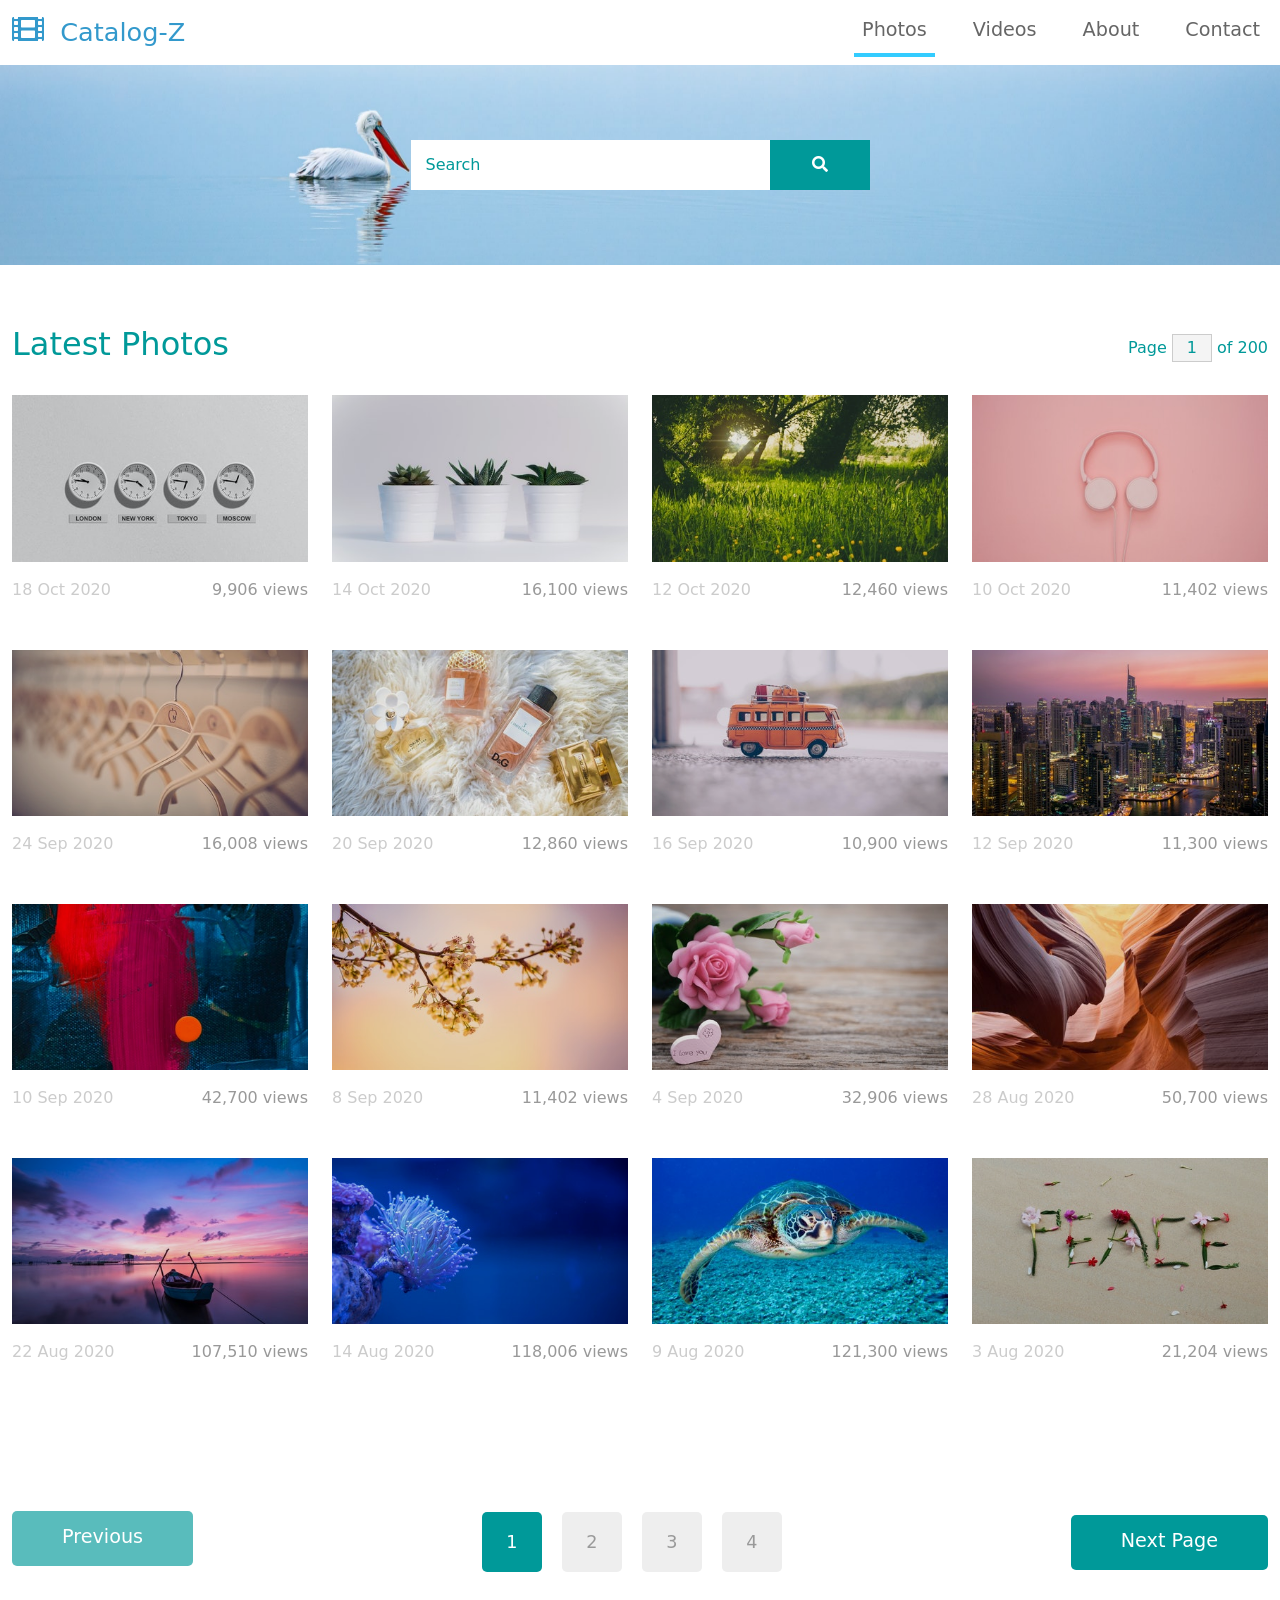
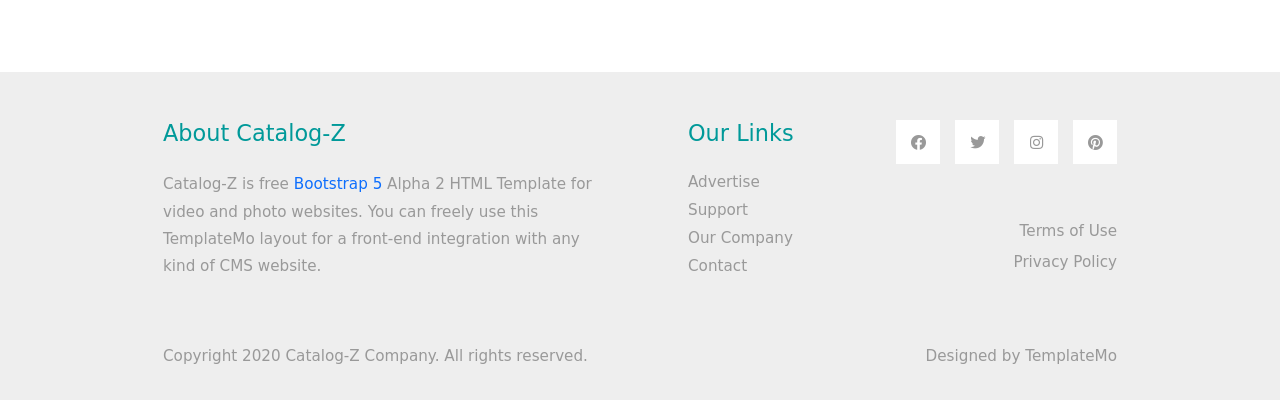
==== index.html @ fb6e0ca0 "Add files via upload" ====
<!DOCTYPE html>
<html lang="en">
<head>
    <meta charset="UTF-8">
    <meta name="viewport" content="width=device-width, initial-scale=1.0">
    <title>GOLF ANGOMART</title>
    <link rel="stylesheet" href="css/bootstrap.min.css">
    <link rel="stylesheet" href="fontawesome/css/all.min.css">
    <link rel="stylesheet" href="css/templatemo-style.css">
<!--
    
TemplateMo 556 Catalog-Z

https://templatemo.com/tm-556-catalog-z

-->
</head>
<body>
    <!-- Page Loader -->
    <div id="loader-wrapper">
        <div id="loader"></div>

        <div class="loader-section section-left"></div>
        <div class="loader-section section-right"></div>

    </div>
    <nav class="navbar navbar-expand-lg">
        <div class="container-fluid">
            <a class="navbar-brand" href="#">
                <i class="fas fa-film mr-2"></i>
                Catalog-Z
            </a>
            <button class="navbar-toggler" type="button" data-toggle="collapse" data-target="#navbarSupportedContent" aria-controls="navbarSupportedContent" aria-expanded="false" aria-label="Toggle navigation">
                <i class="fas fa-bars"></i>
            </button>
            <div class="collapse navbar-collapse" id="navbarSupportedContent">
            <ul class="navbar-nav ml-auto mb-2 mb-lg-0">
                <li class="nav-item">
                    <a class="nav-link nav-link-1 active" aria-current="page" href="index.html">Photos</a>
                </li>
                <li class="nav-item">
                    <a class="nav-link nav-link-2" href="videos.html">Videos</a>
                </li>
                <li class="nav-item">
                    <a class="nav-link nav-link-3" href="about.html">About</a>
                </li>
                <li class="nav-item">
                    <a class="nav-link nav-link-4" href="contact.html">Contact</a>
                </li>
            </ul>
            </div>
        </div>
    </nav>

    <div class="tm-hero d-flex justify-content-center align-items-center" data-parallax="scroll" data-image-src="img/hero.jpg">
        <form class="d-flex tm-search-form">
            <input class="form-control tm-search-input" type="search" placeholder="Search" aria-label="Search">
            <button class="btn btn-outline-success tm-search-btn" type="submit">
                <i class="fas fa-search"></i>
            </button>
        </form>
    </div>

    <div class="container-fluid tm-container-content tm-mt-60">
        <div class="row mb-4">
            <h2 class="col-6 tm-text-primary">
                Latest Photos
            </h2>
            <div class="col-6 d-flex justify-content-end align-items-center">
                <form action="" class="tm-text-primary">
                    Page <input type="text" value="1" size="1" class="tm-input-paging tm-text-primary"> of 200
                </form>
            </div>
        </div>
        <div class="row tm-mb-90 tm-gallery">
        	<div class="col-xl-3 col-lg-4 col-md-6 col-sm-6 col-12 mb-5">
                <figure class="effect-ming tm-video-item">
                    <img src="img/img-03.jpg" alt="Image" class="img-fluid">
                    <figcaption class="d-flex align-items-center justify-content-center">
                        <h2>Clocks</h2>
                        <a href="photo-detail.html">View more</a>
                    </figcaption>                    
                </figure>
                <div class="d-flex justify-content-between tm-text-gray">
                    <span class="tm-text-gray-light">18 Oct 2020</span>
                    <span>9,906 views</span>
                </div>
            </div>
            <div class="col-xl-3 col-lg-4 col-md-6 col-sm-6 col-12 mb-5">
                <figure class="effect-ming tm-video-item">
                    <img src="img/img-04.jpg" alt="Image" class="img-fluid">
                    <figcaption class="d-flex align-items-center justify-content-center">
                        <h2>Plants</h2>
                        <a href="photo-detail.html">View more</a>
                    </figcaption>                    
                </figure>
                <div class="d-flex justify-content-between tm-text-gray">
                    <span class="tm-text-gray-light">14 Oct 2020</span>
                    <span>16,100 views</span>
                </div>
            </div>
            <div class="col-xl-3 col-lg-4 col-md-6 col-sm-6 col-12 mb-5">
                <figure class="effect-ming tm-video-item">
                    <img src="img/img-05.jpg" alt="Image" class="img-fluid">
                    <figcaption class="d-flex align-items-center justify-content-center">
                        <h2>Morning</h2>
                        <a href="photo-detail.html">View more</a>
                    </figcaption>                    
                </figure>
                <div class="d-flex justify-content-between tm-text-gray">
                    <span class="tm-text-gray-light">12 Oct 2020</span>
                    <span>12,460 views</span>
                </div>
            </div>
            <div class="col-xl-3 col-lg-4 col-md-6 col-sm-6 col-12 mb-5">
                <figure class="effect-ming tm-video-item">
                    <img src="img/img-06.jpg" alt="Image" class="img-fluid">
                    <figcaption class="d-flex align-items-center justify-content-center">
                        <h2>Pinky</h2>
                        <a href="photo-detail.html">View more</a>
                    </figcaption>                    
                </figure>
                <div class="d-flex justify-content-between tm-text-gray">
                    <span class="tm-text-gray-light">10 Oct 2020</span>
                    <span>11,402 views</span>
                </div>
            </div>
            
            <div class="col-xl-3 col-lg-4 col-md-6 col-sm-6 col-12 mb-5">
                <figure class="effect-ming tm-video-item">
                    <img src="img/img-01.jpg" alt="Image" class="img-fluid">
                    <figcaption class="d-flex align-items-center justify-content-center">
                        <h2>Hangers</h2>
                        <a href="photo-detail.html">View more</a>
                    </figcaption>                    
                </figure>
                <div class="d-flex justify-content-between tm-text-gray">
                    <span class="tm-text-gray-light">24 Sep 2020</span>
                    <span>16,008 views</span>
                </div>
            </div>
            <div class="col-xl-3 col-lg-4 col-md-6 col-sm-6 col-12 mb-5">
                <figure class="effect-ming tm-video-item">
                    <img src="img/img-02.jpg" alt="Image" class="img-fluid">
                    <figcaption class="d-flex align-items-center justify-content-center">
                        <h2>Perfumes</h2>
                        <a href="photo-detail.html">View more</a>
                    </figcaption>                    
                </figure>
                <div class="d-flex justify-content-between tm-text-gray">
                    <span class="tm-text-gray-light">20 Sep 2020</span>
                    <span>12,860 views</span>
                </div>
            </div>
            <div class="col-xl-3 col-lg-4 col-md-6 col-sm-6 col-12 mb-5">
                <figure class="effect-ming tm-video-item">
                    <img src="img/img-07.jpg" alt="Image" class="img-fluid">
                    <figcaption class="d-flex align-items-center justify-content-center">
                        <h2>Bus</h2>
                        <a href="photo-detail.html">View more</a>
                    </figcaption>                    
                </figure>
                <div class="d-flex justify-content-between tm-text-gray">
                    <span class="tm-text-gray-light">16 Sep 2020</span>
                    <span>10,900 views</span>
                </div>
            </div>
            <div class="col-xl-3 col-lg-4 col-md-6 col-sm-6 col-12 mb-5">
                <figure class="effect-ming tm-video-item">
                    <img src="img/img-08.jpg" alt="Image" class="img-fluid">
                    <figcaption class="d-flex align-items-center justify-content-center">
                        <h2>New York</h2>
                        <a href="photo-detail.html">View more</a>
                    </figcaption>                    
                </figure>
                <div class="d-flex justify-content-between tm-text-gray">
                    <span class="tm-text-gray-light">12 Sep 2020</span>
                    <span>11,300 views</span>
                </div>
            </div>
            <div class="col-xl-3 col-lg-4 col-md-6 col-sm-6 col-12 mb-5">
                <figure class="effect-ming tm-video-item">
                    <img src="img/img-09.jpg" alt="Image" class="img-fluid">
                    <figcaption class="d-flex align-items-center justify-content-center">
                        <h2>Abstract</h2>
                        <a href="photo-detail.html">View more</a>
                    </figcaption>                    
                </figure>
                <div class="d-flex justify-content-between tm-text-gray">
                    <span class="tm-text-gray-light">10 Sep 2020</span>
                    <span>42,700 views</span>
                </div>
            </div>
            <div class="col-xl-3 col-lg-4 col-md-6 col-sm-6 col-12 mb-5">
                <figure class="effect-ming tm-video-item">
                    <img src="img/img-10.jpg" alt="Image" class="img-fluid">
                    <figcaption class="d-flex align-items-center justify-content-center">
                        <h2>Flowers</h2>
                        <a href="photo-detail.html">View more</a>
                    </figcaption>                    
                </figure>
                <div class="d-flex justify-content-between tm-text-gray">
                    <span class="tm-text-gray-light">8 Sep 2020</span>
                    <span>11,402 views</span>
                </div>
            </div>
            <div class="col-xl-3 col-lg-4 col-md-6 col-sm-6 col-12 mb-5">
                <figure class="effect-ming tm-video-item">
                    <img src="img/img-11.jpg" alt="Image" class="img-fluid">
                    <figcaption class="d-flex align-items-center justify-content-center">
                        <h2>Rosy</h2>
                        <a href="photo-detail.html">View more</a>
                    </figcaption>                    
                </figure>
                <div class="d-flex justify-content-between tm-text-gray">
                    <span class="tm-text-gray-light">4 Sep 2020</span>
                    <span>32,906 views</span>
                </div>
            </div>
            <div class="col-xl-3 col-lg-4 col-md-6 col-sm-6 col-12 mb-5">
                <figure class="effect-ming tm-video-item">
                    <img src="img/img-12.jpg" alt="Image" class="img-fluid">
                    <figcaption class="d-flex align-items-center justify-content-center">
                        <h2>Rocki</h2>
                        <a href="photo-detail.html">View more</a>
                    </figcaption>                    
                </figure>
                <div class="d-flex justify-content-between tm-text-gray">
                    <span class="tm-text-gray-light">28 Aug 2020</span>
                    <span>50,700 views</span>
                </div>
            </div>
            <div class="col-xl-3 col-lg-4 col-md-6 col-sm-6 col-12 mb-5">
                <figure class="effect-ming tm-video-item">
                    <img src="img/img-13.jpg" alt="Image" class="img-fluid">
                    <figcaption class="d-flex align-items-center justify-content-center">
                        <h2>Purple</h2>
                        <a href="photo-detail.html">View more</a>
                    </figcaption>                    
                </figure>
                <div class="d-flex justify-content-between tm-text-gray">
                    <span class="tm-text-gray-light">22 Aug 2020</span>
                    <span>107,510 views</span>
                </div>
            </div>
            <div class="col-xl-3 col-lg-4 col-md-6 col-sm-6 col-12 mb-5">
                <figure class="effect-ming tm-video-item">
                    <img src="img/img-14.jpg" alt="Image" class="img-fluid">
                    <figcaption class="d-flex align-items-center justify-content-center">
                        <h2>Sea</h2>
                        <a href="photo-detail.html">View more</a>
                    </figcaption>                    
                </figure>
                <div class="d-flex justify-content-between tm-text-gray">
                    <span class="tm-text-gray-light">14 Aug 2020</span>
                    <span>118,006 views</span>
                </div>
            </div>
            <div class="col-xl-3 col-lg-4 col-md-6 col-sm-6 col-12 mb-5">
                <figure class="effect-ming tm-video-item">
                    <img src="img/img-15.jpg" alt="Image" class="img-fluid">
                    <figcaption class="d-flex align-items-center justify-content-center">
                        <h2>Turtle</h2>
                        <a href="photo-detail.html">View more</a>
                    </figcaption>                    
                </figure>
                <div class="d-flex justify-content-between tm-text-gray">
                    <span class="tm-text-gray-light">9 Aug 2020</span>
                    <span>121,300 views</span>
                </div>
            </div>
            <div class="col-xl-3 col-lg-4 col-md-6 col-sm-6 col-12 mb-5">
                <figure class="effect-ming tm-video-item">
                    <img src="img/img-16.jpg" alt="Image" class="img-fluid">
                    <figcaption class="d-flex align-items-center justify-content-center">
                        <h2>Peace</h2>
                        <a href="photo-detail.html">View more</a>
                    </figcaption>                    
                </figure>
                <div class="d-flex justify-content-between tm-text-gray">
                    <span class="tm-text-gray-light">3 Aug 2020</span>
                    <span>21,204 views</span>
                </div>
            </div>         
        </div> <!-- row -->
        <div class="row tm-mb-90">
            <div class="col-12 d-flex justify-content-between align-items-center tm-paging-col">
                <a href="javascript:void(0);" class="btn btn-primary tm-btn-prev mb-2 disabled">Previous</a>
                <div class="tm-paging d-flex">
                    <a href="javascript:void(0);" class="active tm-paging-link">1</a>
                    <a href="javascript:void(0);" class="tm-paging-link">2</a>
                    <a href="javascript:void(0);" class="tm-paging-link">3</a>
                    <a href="javascript:void(0);" class="tm-paging-link">4</a>
                </div>
                <a href="javascript:void(0);" class="btn btn-primary tm-btn-next">Next Page</a>
            </div>            
        </div>
    </div> <!-- container-fluid, tm-container-content -->

    <footer class="tm-bg-gray pt-5 pb-3 tm-text-gray tm-footer">
        <div class="container-fluid tm-container-small">
            <div class="row">
                <div class="col-lg-6 col-md-12 col-12 px-5 mb-5">
                    <h3 class="tm-text-primary mb-4 tm-footer-title">About Catalog-Z</h3>
                    <p>Catalog-Z is free <a rel="sponsored" href="https://v5.getbootstrap.com/">Bootstrap 5</a> Alpha 2 HTML Template for video and photo websites. You can freely use this TemplateMo layout for a front-end integration with any kind of CMS website.</p>
                </div>
                <div class="col-lg-3 col-md-6 col-sm-6 col-12 px-5 mb-5">
                    <h3 class="tm-text-primary mb-4 tm-footer-title">Our Links</h3>
                    <ul class="tm-footer-links pl-0">
                        <li><a href="#">Advertise</a></li>
                        <li><a href="#">Support</a></li>
                        <li><a href="#">Our Company</a></li>
                        <li><a href="#">Contact</a></li>
                    </ul>
                </div>
                <div class="col-lg-3 col-md-6 col-sm-6 col-12 px-5 mb-5">
                    <ul class="tm-social-links d-flex justify-content-end pl-0 mb-5">
                        <li class="mb-2"><a href="https://facebook.com"><i class="fab fa-facebook"></i></a></li>
                        <li class="mb-2"><a href="https://twitter.com"><i class="fab fa-twitter"></i></a></li>
                        <li class="mb-2"><a href="https://instagram.com"><i class="fab fa-instagram"></i></a></li>
                        <li class="mb-2"><a href="https://pinterest.com"><i class="fab fa-pinterest"></i></a></li>
                    </ul>
                    <a href="#" class="tm-text-gray text-right d-block mb-2">Terms of Use</a>
                    <a href="#" class="tm-text-gray text-right d-block">Privacy Policy</a>
                </div>
            </div>
            <div class="row">
                <div class="col-lg-8 col-md-7 col-12 px-5 mb-3">
                    Copyright 2020 Catalog-Z Company. All rights reserved.
                </div>
                <div class="col-lg-4 col-md-5 col-12 px-5 text-right">
                    Designed by <a href="https://templatemo.com" class="tm-text-gray" rel="sponsored" target="_parent">TemplateMo</a>
                </div>
            </div>
        </div>
    </footer>
    
    <script src="js/plugins.js"></script>
    <script>
        $(window).on("load", function() {
            $('body').addClass('loaded');
        });
    </script>
</body>
</html>
---- css/templatemo-style.css ----
/*
    
TemplateMo 556 Catalog-Z

https://templatemo.com/tm-556-catalog-z

*/

#loader-wrapper {
    position: fixed;
    top: 0;
    left: 0;
    width: 100%;
    height: 100%;
    z-index: 1001;
}
#loader {
    display: block;
    position: relative;
    left: 50%;
    top: 50%;
    width: 150px;
    height: 150px;
    margin: -75px 0 0 -75px;
    border-radius: 50%;
    border: 3px solid transparent;
    border-top-color: #3498db;

    -webkit-animation: spin 2s linear infinite; /* Chrome, Opera 15+, Safari 5+ */
    animation: spin 2s linear infinite; /* Chrome, Firefox 16+, IE 10+, Opera */

    z-index: 1002;
}

    #loader:before {
        content: "";
        position: absolute;
        top: 5px;
        left: 5px;
        right: 5px;
        bottom: 5px;
        border-radius: 50%;
        border: 3px solid transparent;
        border-top-color: #e74c3c;

        -webkit-animation: spin 3s linear infinite; /* Chrome, Opera 15+, Safari 5+ */
        animation: spin 3s linear infinite; /* Chrome, Firefox 16+, IE 10+, Opera */
    }

    #loader:after {
        content: "";
        position: absolute;
        top: 15px;
        left: 15px;
        right: 15px;
        bottom: 15px;
        border-radius: 50%;
        border: 3px solid transparent;
        border-top-color: #f9c922;

        -webkit-animation: spin 1.5s linear infinite; /* Chrome, Opera 15+, Safari 5+ */
          animation: spin 1.5s linear infinite; /* Chrome, Firefox 16+, IE 10+, Opera */
    }

    @-webkit-keyframes spin {
        0%   { 
            -webkit-transform: rotate(0deg);  /* Chrome, Opera 15+, Safari 3.1+ */
            -ms-transform: rotate(0deg);  /* IE 9 */
            transform: rotate(0deg);  /* Firefox 16+, IE 10+, Opera */
        }
        100% {
            -webkit-transform: rotate(360deg);  /* Chrome, Opera 15+, Safari 3.1+ */
            -ms-transform: rotate(360deg);  /* IE 9 */
            transform: rotate(360deg);  /* Firefox 16+, IE 10+, Opera */
        }
    }
    @keyframes spin {
        0%   { 
            -webkit-transform: rotate(0deg);  /* Chrome, Opera 15+, Safari 3.1+ */
            -ms-transform: rotate(0deg);  /* IE 9 */
            transform: rotate(0deg);  /* Firefox 16+, IE 10+, Opera */
        }
        100% {
            -webkit-transform: rotate(360deg);  /* Chrome, Opera 15+, Safari 3.1+ */
            -ms-transform: rotate(360deg);  /* IE 9 */
            transform: rotate(360deg);  /* Firefox 16+, IE 10+, Opera */
        }
    }

    #loader-wrapper .loader-section {
        position: fixed;
        top: 0;
        width: 51%;
        height: 100%;
        background: #222222;
        z-index: 1001;
        -webkit-transform: translateX(0);  /* Chrome, Opera 15+, Safari 3.1+ */
        -ms-transform: translateX(0);  /* IE 9 */
        transform: translateX(0);  /* Firefox 16+, IE 10+, Opera */
    }

    #loader-wrapper .loader-section.section-left {
        left: 0;
    }

    #loader-wrapper .loader-section.section-right {
        right: 0;
    }

    /* Loaded */
    .loaded #loader-wrapper .loader-section.section-left {
        -webkit-transform: translateX(-100%);  /* Chrome, Opera 15+, Safari 3.1+ */
            -ms-transform: translateX(-100%);  /* IE 9 */
                transform: translateX(-100%);  /* Firefox 16+, IE 10+, Opera */

        -webkit-transition: all 0.7s 0.3s cubic-bezier(0.645, 0.045, 0.355, 1.000);  
                transition: all 0.7s 0.3s cubic-bezier(0.645, 0.045, 0.355, 1.000);
    }

    .loaded #loader-wrapper .loader-section.section-right {
        -webkit-transform: translateX(100%);  /* Chrome, Opera 15+, Safari 3.1+ */
            -ms-transform: translateX(100%);  /* IE 9 */
                transform: translateX(100%);  /* Firefox 16+, IE 10+, Opera */

-webkit-transition: all 0.7s 0.3s cubic-bezier(0.645, 0.045, 0.355, 1.000);  
        transition: all 0.7s 0.3s cubic-bezier(0.645, 0.045, 0.355, 1.000);
    }
    
    .loaded #loader {
        opacity: 0;
        -webkit-transition: all 0.3s ease-out;  
                transition: all 0.3s ease-out;
    }
    .loaded #loader-wrapper {
        visibility: hidden;

        -webkit-transform: translateY(-100%);  /* Chrome, Opera 15+, Safari 3.1+ */
            -ms-transform: translateY(-100%);  /* IE 9 */
                transform: translateY(-100%);  /* Firefox 16+, IE 10+, Opera */

        -webkit-transition: all 0.3s 1s ease-out;  
                transition: all 0.3s 1s ease-out;
    }

p { line-height: 1.8; }

a { 
    text-decoration: none;
    transition: all 0.3s ease; 
}
a:hover { color:#009999; }
.container-fluid { max-width: 1770px; }
.tm-container-small { max-width: 1050px; }
.btn { border-radius: 0; }
.btn-primary {
    background-color: #009999;
    border: 0;
    border-radius: 5px;
    padding: 12px 50px 14px;
    font-size: 1.2rem;
}

.btn-primary:hover,
.btn-primary:focus {
    background-color:#086969;
}

.btn-primary.disabled, 
.btn-primary:disabled {
    background-color: #009999;
    pointer-events: all;
    cursor: not-allowed;
}

.form-control {
	padding: 10px 20px;
	width: 100%;
	height: auto;
}

.form-group { margin-bottom: 25px; }
.tm-btn-big { padding: 12px 90px 14px; }

.navbar-toggler:focus { box-shadow: none; }
.navbar-brand {
    color: #3399CC;
    font-size: 1.6rem;
}

.navbar-brand i { font-size: 2rem; }

.tm-hero {
    min-height: 200px;
    background: transparent;
}

.tm-mt-60 { margin-top: 60px; }
.tm-mb-50 { margin-bottom: 50px; }
.tm-mb-74 { margin-bottom: 74px; }
.tm-mb-90 { margin-bottom: 90px; }
.tm-text-primary { color: #009999; }
.tm-text-secondary { color: #CC6699; }
a.tm-text-primary:hover { color:#666666; }
.tm-bg-gray { background-color: #EEEEEE; }
.tm-input-paging {
    width: 40px;
    border-radius: 0;
    border: 1px solid #CCCCCC;
    background: #f4f4f4;
    text-align: center;
}

.nav-item { margin-right: 30px; }
.nav-item:last-child { margin-right: 0; }

.nav-link {
    color: #666666;
    border-bottom: 4px solid transparent;
    font-size: 1.2rem;
}

.nav-link-1.active,
.nav-link-1:hover {
    border-color: #33CCFF;
}

.nav-link-2.active,
.nav-link-2:hover {
    border-color: #FF6666;
}

.nav-link-3.active,
.nav-link-3:hover {
    border-color: #33CC66;
}

.nav-link-4.active,
.nav-link-4:hover {
    border-color: #CC66CC;
}

.tm-search-input {
    width: 360px;
    border-radius: 0;
    padding: 12px 15px;
    color: #009999;
    border: none;
}

.tm-search-input:focus {
    border-color: #009999;
    box-shadow: 0 0 0 0.25rem rgb(0 153 153 / 0.25);
}

.tm-search-input::placeholder { /* Chrome, Firefox, Opera, Safari 10.1+ */
    color: #009999;
    opacity: 1; /* Firefox */
}
  
.tm-search-input::-ms-input-placeholder { /* Microsoft Edge */
    color: #009999;
}

.tm-search-btn {
    color: white;
    background-color: #009999;
    border: none;
    width: 100px;
    height: 50px;
    margin-left: -1px;
}

p, .tm-text-gray { color: #999; }
.tm-text-gray-light { color: #CCC; }
.tm-text-gray-dark { color: #666; }

.tm-video-item {
    position: relative;
    overflow: hidden;
    text-align: center;
    cursor: pointer;
}

.tm-video-item img {
    position: relative;
    display: block;
    min-height: 100%;
    max-width: 100%;
    opacity: 0.8;
}

.tm-video-item figcaption {
    padding: 2em;
    color: #fff;
    text-transform: uppercase;
    font-size: 1.25em;
    -webkit-backface-visibility: hidden;
	backface-visibility: hidden;
}

.tm-video-item figcaption::before,
.tm-video-item figcaption::after {
    pointer-events: none;
}

.tm-video-item figcaption,
.tm-video-item figcaption > a {
    position: absolute;
    top: 0;
    left: 0;
    width: 100%;
    height: 100%;
}

.tm-video-item figcaption > a {
	z-index: 1000;
	text-indent: 200%;
	white-space: nowrap;
	font-size: 0;
	opacity: 0;
}

.tm-video-item h2 {
    word-spacing: -0.15em;
    font-weight: 300;
}

.tm-video-item h2,
.tm-video-item p {
    margin: 0;
}

.tm-video-item p {
    letter-spacing: 1px;
    font-size: 68.5%;
}

.tm-gallery div.d-block { animation: show .5s ease; }

@keyframes show {
    0% {
    	opacity: 0;
    	transform: scale(0.9);
    }
    100% {
    	opacity: 1;
    	transform: scale(1);
    }
}

.tm-paging-link {
    display: flex;
    justify-content: center;
    align-items: center;
    width: 60px;
    height: 60px;
    font-size: 1.1rem;
    color: #999;
    background-color: #EEEEEE;
    margin: 10px;
    border-radius: 5px;
    text-decoration: none;
    transition: all 0.3s ease;
}

.tm-paging-link:hover,
.tm-paging-link.active {
    background-color: #009999;
    color: #fff; 
}

/*---------------*/
/***** Ming *****/
/*---------------*/

figure.effect-ming {
	background: #030c17;
}

figure.effect-ming img {
	opacity: 0.9;
	-webkit-transition: opacity 0.35s;
	transition: opacity 0.35s;
}

figure.effect-ming figcaption::before {
	position: absolute;
	top: 30px;
	right: 30px;
	bottom: 30px;
	left: 30px;
	border: 2px solid #fff;
	box-shadow: 0 0 0 30px rgba(255,255,255,0.2);
	content: '';
	opacity: 0;
	-webkit-transition: opacity 0.35s, -webkit-transform 0.35s;
	transition: opacity 0.35s, transform 0.35s;
	-webkit-transform: scale3d(1.4,1.4,1);
	transform: scale3d(1.4,1.4,1);
}

figure.effect-ming h2 {
    font-size: 1.3em;
	opacity: 0;
	-webkit-transition: opacity 0.35s, -webkit-transform 0.35s;
	transition: opacity 0.35s, transform 0.35s;
	-webkit-transform: scale(1.5);
	transform: scale(1.5);
}

figure.effect-ming:hover figcaption::before,
figure.effect-ming:hover h2 {
	opacity: 1;
	-webkit-transform: scale3d(1,1,1);
	transform: scale3d(1,1,1);
}

figure.effect-ming:hover figcaption { background-color: rgba(58,52,42,0); }
figure.effect-ming:hover img { opacity: 0.4; }

.tm-footer-links li {
    list-style: none;
    margin-bottom: 5px;    
}

.tm-footer-links li a { color: #999999; }
.tm-footer-links li a:hover { color: #009999; }

.tm-social-links li {
    list-style: none;
    margin-right: 15px;
}

.tm-social-links li:last-child { margin-right: 0; }

.tm-social-links li a  {
    color: #999999;
    width: 44px;
    height: 44px;
    display: flex;
    background-color: #fff;
    align-items: center;
    justify-content: center;
}

.tm-social-links li a:hover {
    color: #fff;
    background-color: #009999;
}

.tm-footer { font-size: 0.95rem; }
.tm-footer-title { font-size: 1.4rem; }

/* Videos */
#tm-video-container {
    max-height: 400px;
    overflow: hidden;
    background-color: #333;
    margin-bottom: 90px;
    position: relative;
}

#tm-video {
    display: block;
    width: 100%;
    height: auto;
}

#tm-video-control-button {
    position: absolute;
    bottom: 20px;
    right: 20px;
    z-index: 1000;
    color: #e1e1e1;
}

.tm-video-details {
    height: 100%;
    padding: 40px;
}

/* About */
.tm-row-1640 { max-width: 1640px; }
.tm-about-2-col { max-width: 716px; }
.tm-about-3-col { max-width: 540px; }

.tm-about-2-col,
.tm-about-3-col {
    margin-bottom: 50px;
}

.tm-about-icon-container {
    width: 150px;
    height: 150px;
    border: 1px solid #009999;
    display: flex;
    align-items: center;
    justify-content: center;
}

.tm-about-img-text { max-width: 940px; }

/* Contact */
select.form-control { border-radius: 0; }
select.form-control option { height: 30px; }

select:not([multiple]) {
    -webkit-appearance: none;
    -moz-appearance: none;
    background-position: right 15px center;
    background-repeat: no-repeat;
    background-image: url(../img/select-arrow.png);
    padding: 14px 20px;
    padding-right: 20px;
    color: #666;
}

.mapouter{
    position:relative;
    height:480px;
    width:100%;
    max-width: 480px;
}

.gmap-canvas {
    overflow:hidden;
    background:none!important;
    height:480px;
    width:100%;
}

.tm-contact-form { max-width: 420px; }
.tm-address-col { max-width: 520px; }
.tm-contacts { padding-left: 0; }

.tm-contacts li {
    list-style: none;
    margin-bottom: 20px;
}

.tm-contacts li a i { width: 30px; }
.tm-social { display: flex; }

.tm-social li {
    list-style: none;
    margin-bottom: 20px;
    margin-right: 15px;
}

.tm-social li a i {
    width: 40px;
    height: 40px;
    color: #666666;
    background-color: #EEEEEE;
    display: flex;
    align-items: center;
    justify-content: center;
    transition: all 0.3s ease;
}

.tm-social li a:hover i {
    color: #fff;
    background-color: #009999;
}

.form-control,
input:-internal-autofill-selected,
select:not([multiple]) {
    color: #009999 !important;
}

.form-control::placeholder { /* Chrome, Firefox, Opera, Safari 10.1+ */
    color:  #009999;
    opacity: 1; /* Firefox */
}

@media (max-width: 991px) {
    .navbar-collapse {
        position: fixed;
        top: 50px;
        right: 0px;
        background: white;
        width: 150px;
        padding: 15px;
    }

    .tm-container-content { max-width: 870px; }
    .tm-contact-form, .tm-address-col, .mapouter { max-width: 100%; }
    .tm-people-row { max-width: 900px; }
}

@media (max-width: 767px) {
    .tm-paging-col { flex-direction: column; }
    .tm-paging { flex-wrap: wrap; }
    .tm-about-img-text { max-width: 640px; }
    .tm-about-2-col, .tm-about-3-col { margin-bottom: 50px; }
}

@media (max-width: 575px) {
    .tm-container-content { max-width: 420px; }

    .tm-search-form {
        padding-left: 15px;
        padding-right: 15px;
        width: 100%;
        justify-content: center;
    }

    .tm-search-input {
        width: 100%;
        max-width: 360px;
    }

    .tm-people-row { max-width: 420px; }
}

@media (max-width: 400px) {
    .tm-btn-big { padding: 12px 50px 14px; }
}

@media (max-width: 334px) {
    .tm-social-links {
        flex-wrap: wrap;
        justify-content: start !important;
    }

    .tm-social-links li { margin-right: 3px; }
}
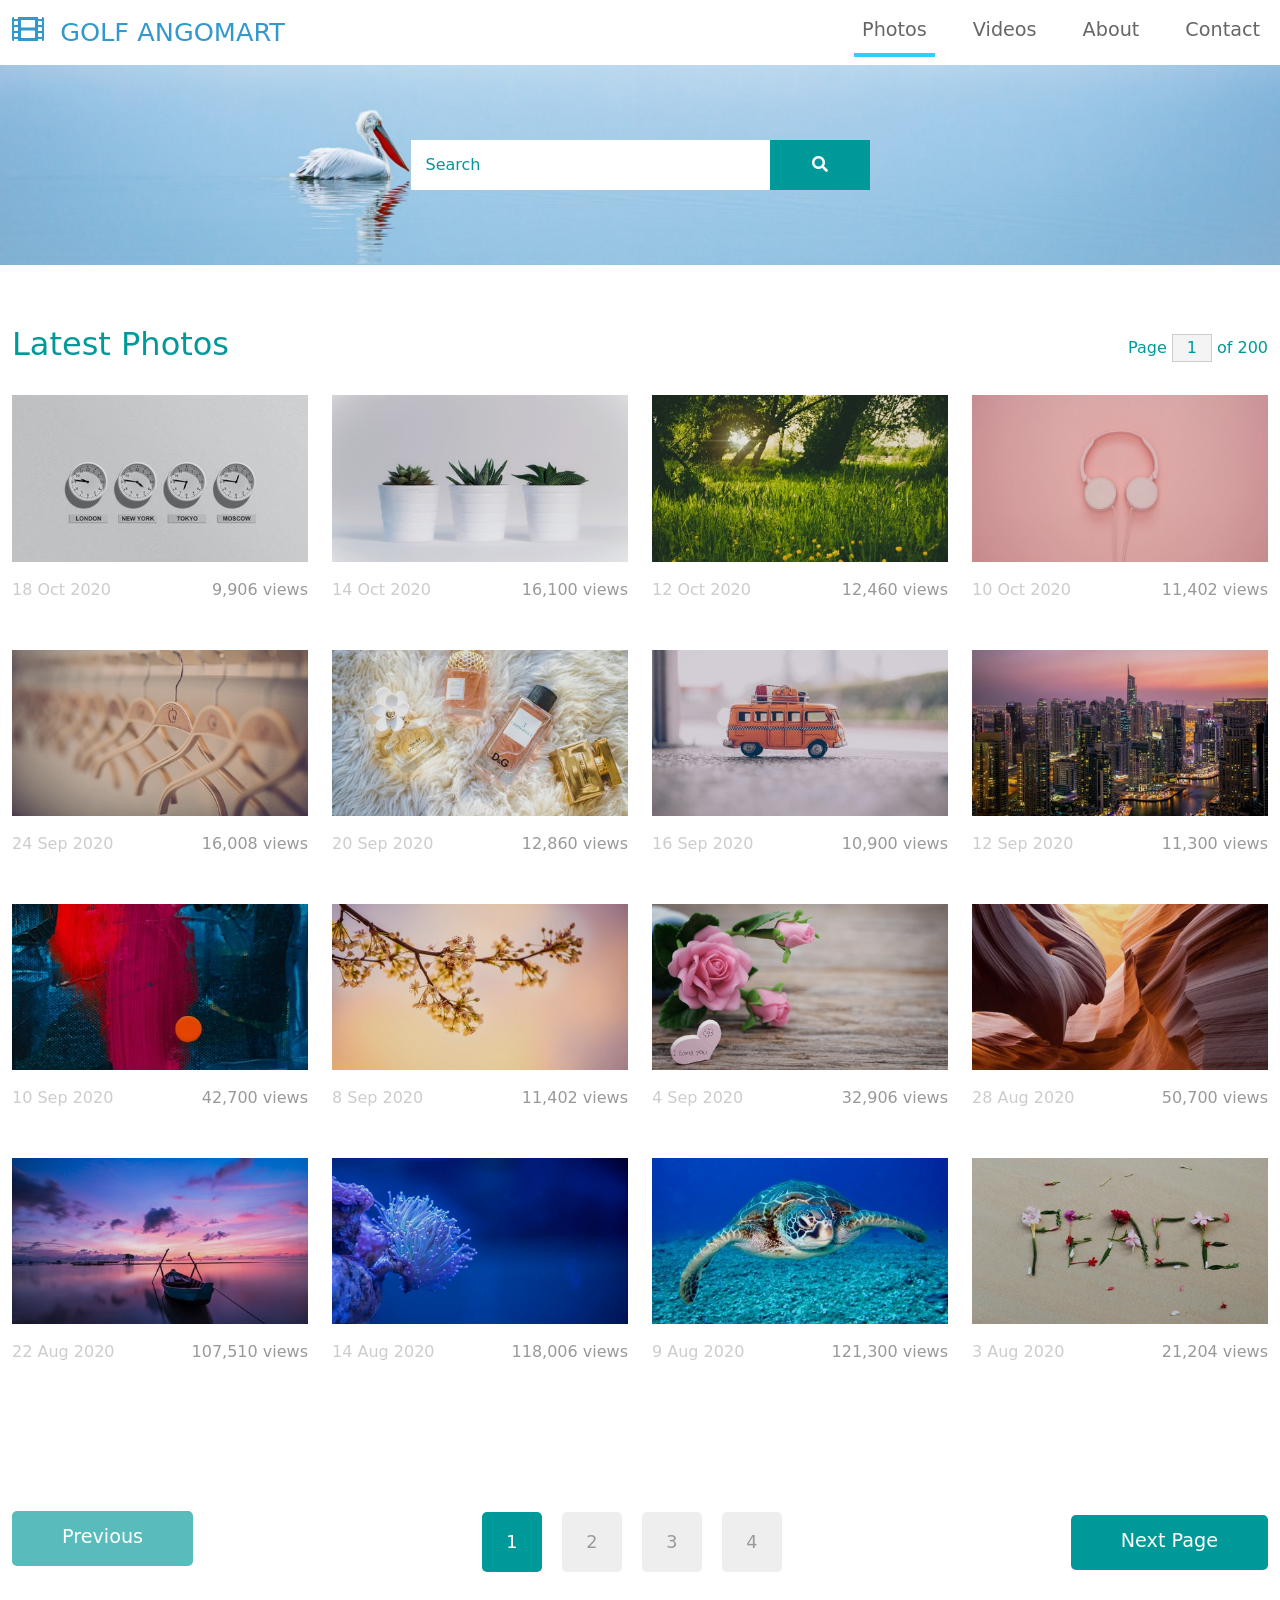
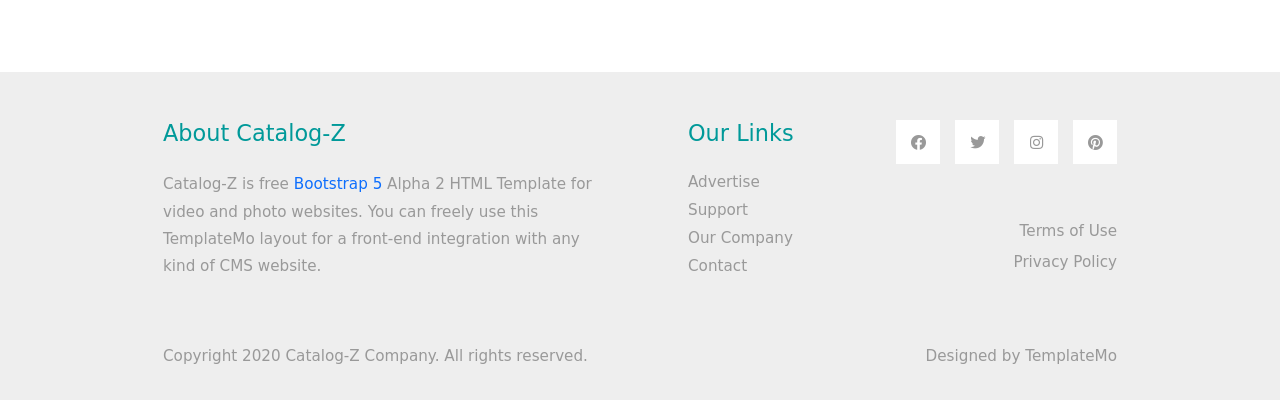
==== commit dcb04b90: "Update index.html" ====
--- a/index.html
+++ b/index.html
@@ -9,9 +9,7 @@
     <link rel="stylesheet" href="css/templatemo-style.css">
 <!--
     
-TemplateMo 556 Catalog-Z
-
-https://templatemo.com/tm-556-catalog-z
+
 
 -->
 </head>
@@ -28,7 +26,7 @@
         <div class="container-fluid">
             <a class="navbar-brand" href="#">
                 <i class="fas fa-film mr-2"></i>
-                Catalog-Z
+                GOLF ANGOMART
             </a>
             <button class="navbar-toggler" type="button" data-toggle="collapse" data-target="#navbarSupportedContent" aria-controls="navbarSupportedContent" aria-expanded="false" aria-label="Toggle navigation">
                 <i class="fas fa-bars"></i>
@@ -342,4 +340,4 @@
         });
     </script>
 </body>
-</html>+</html>
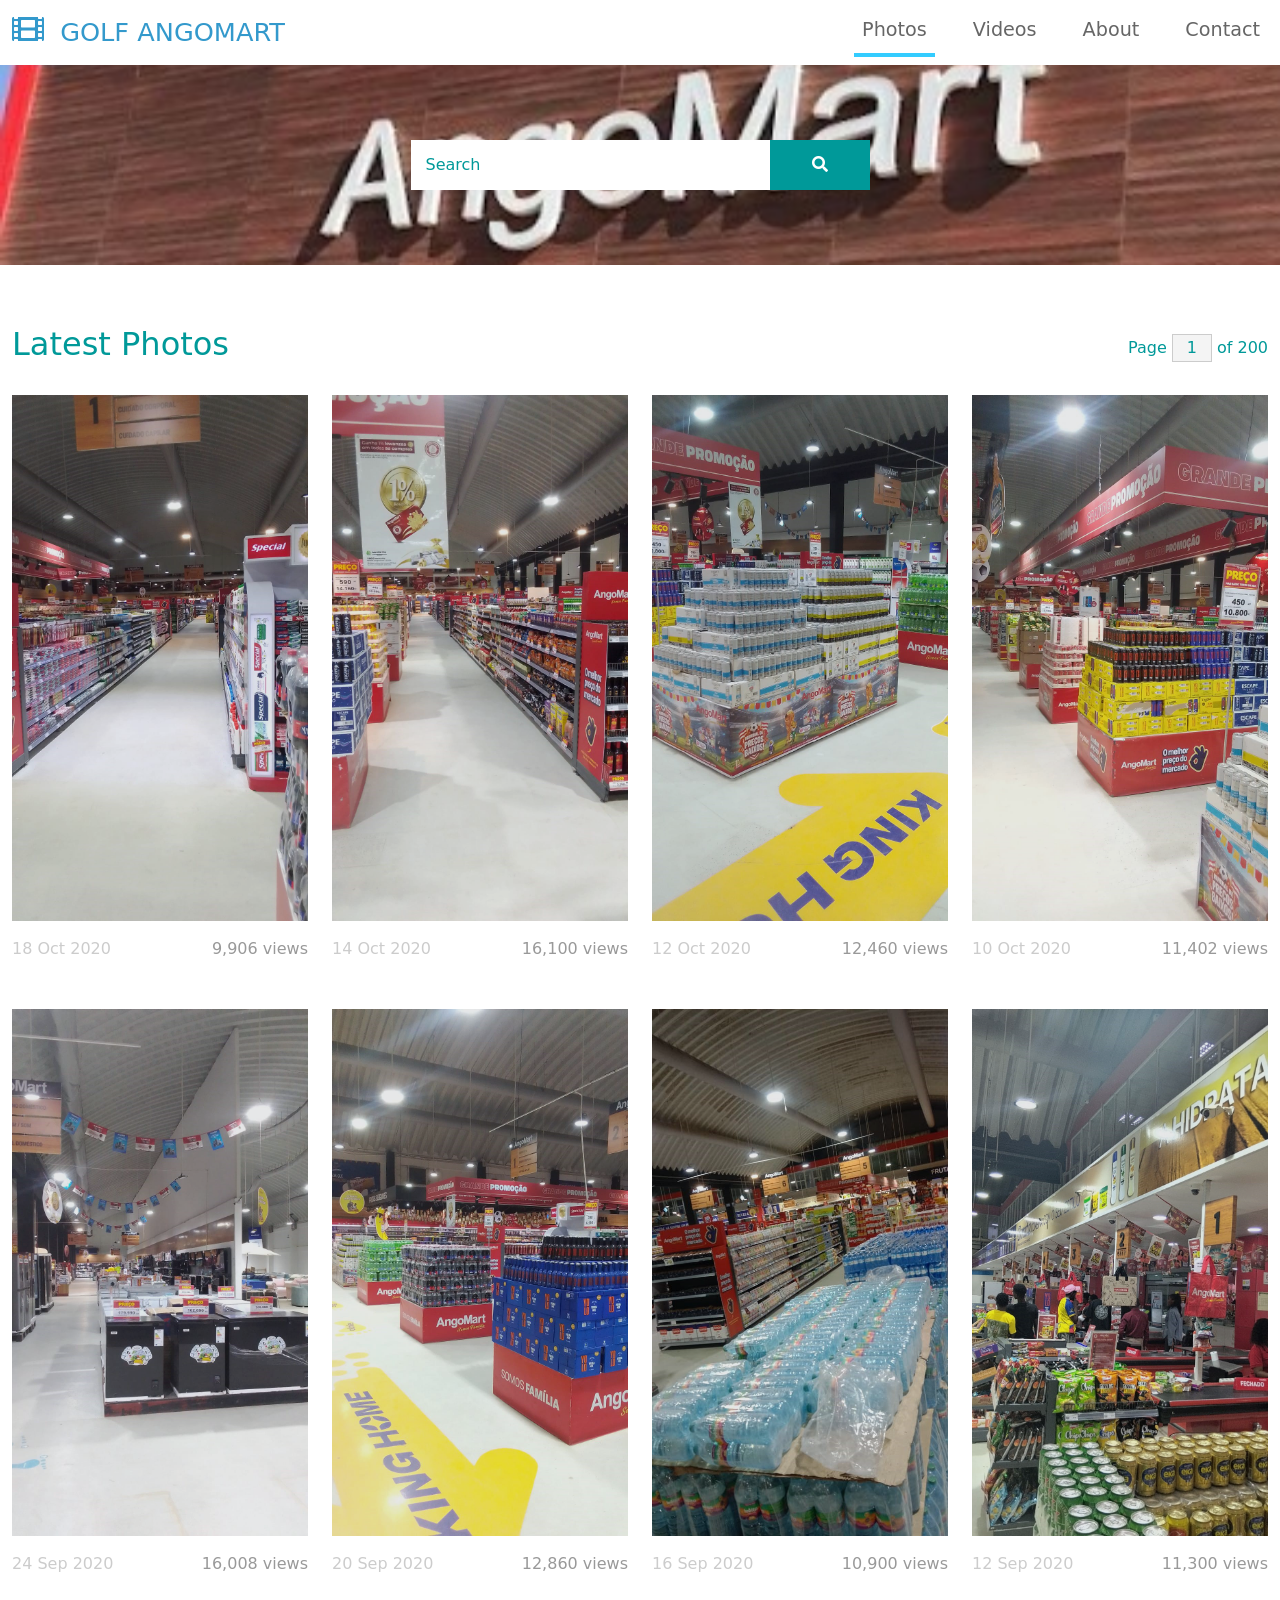
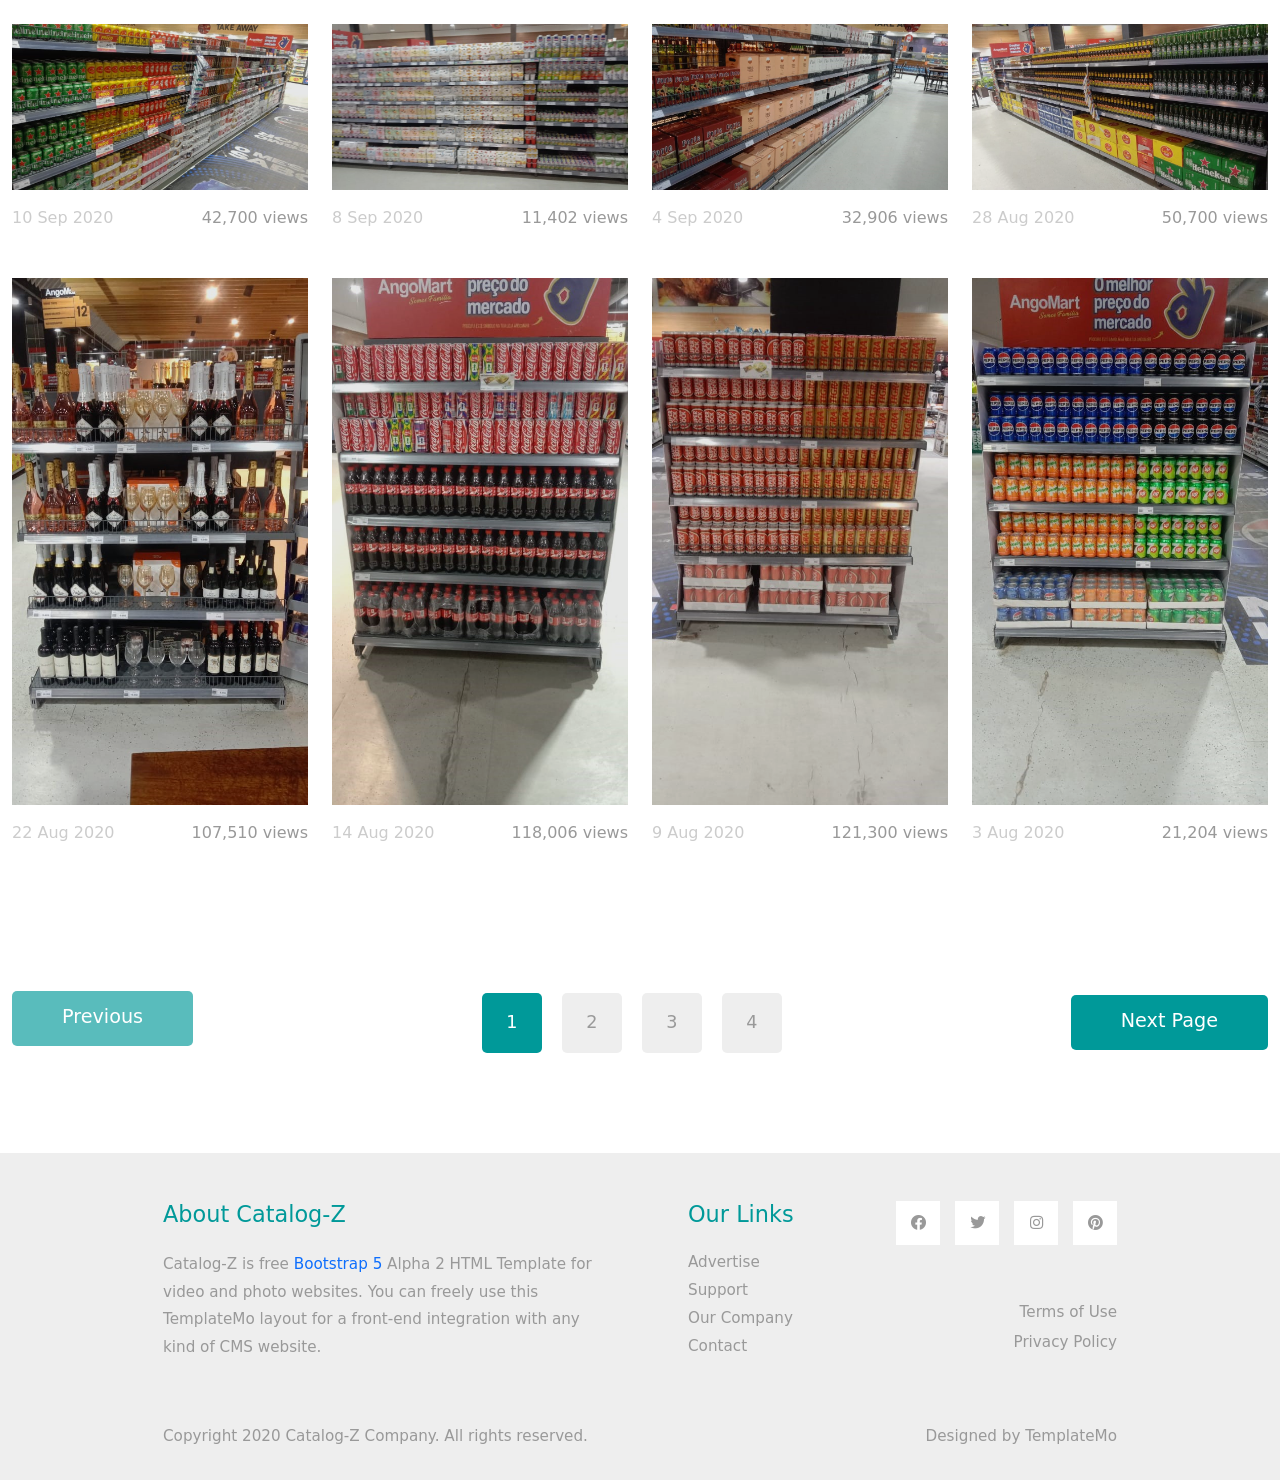
==== commit 5287dae1: "Update index.html" ====
--- a/index.html
+++ b/index.html
@@ -50,7 +50,7 @@
         </div>
     </nav>
 
-    <div class="tm-hero d-flex justify-content-center align-items-center" data-parallax="scroll" data-image-src="img/hero.jpg">
+    <div class="tm-hero d-flex justify-content-center align-items-center" data-parallax="scroll" data-image-src="img/hero.jpeg">
         <form class="d-flex tm-search-form">
             <input class="form-control tm-search-input" type="search" placeholder="Search" aria-label="Search">
             <button class="btn btn-outline-success tm-search-btn" type="submit">
--- a/css/templatemo-style.css
+++ b/css/templatemo-style.css
@@ -148,7 +148,7 @@
     text-decoration: none;
     transition: all 0.3s ease; 
 }
-a:hover { color:#009999; }
+a:hover { color: 'RED'; }
 .container-fluid { max-width: 1770px; }
 .tm-container-small { max-width: 1050px; }
 .btn { border-radius: 0; }
@@ -625,4 +625,4 @@
     }
 
     .tm-social-links li { margin-right: 3px; }
-}+}
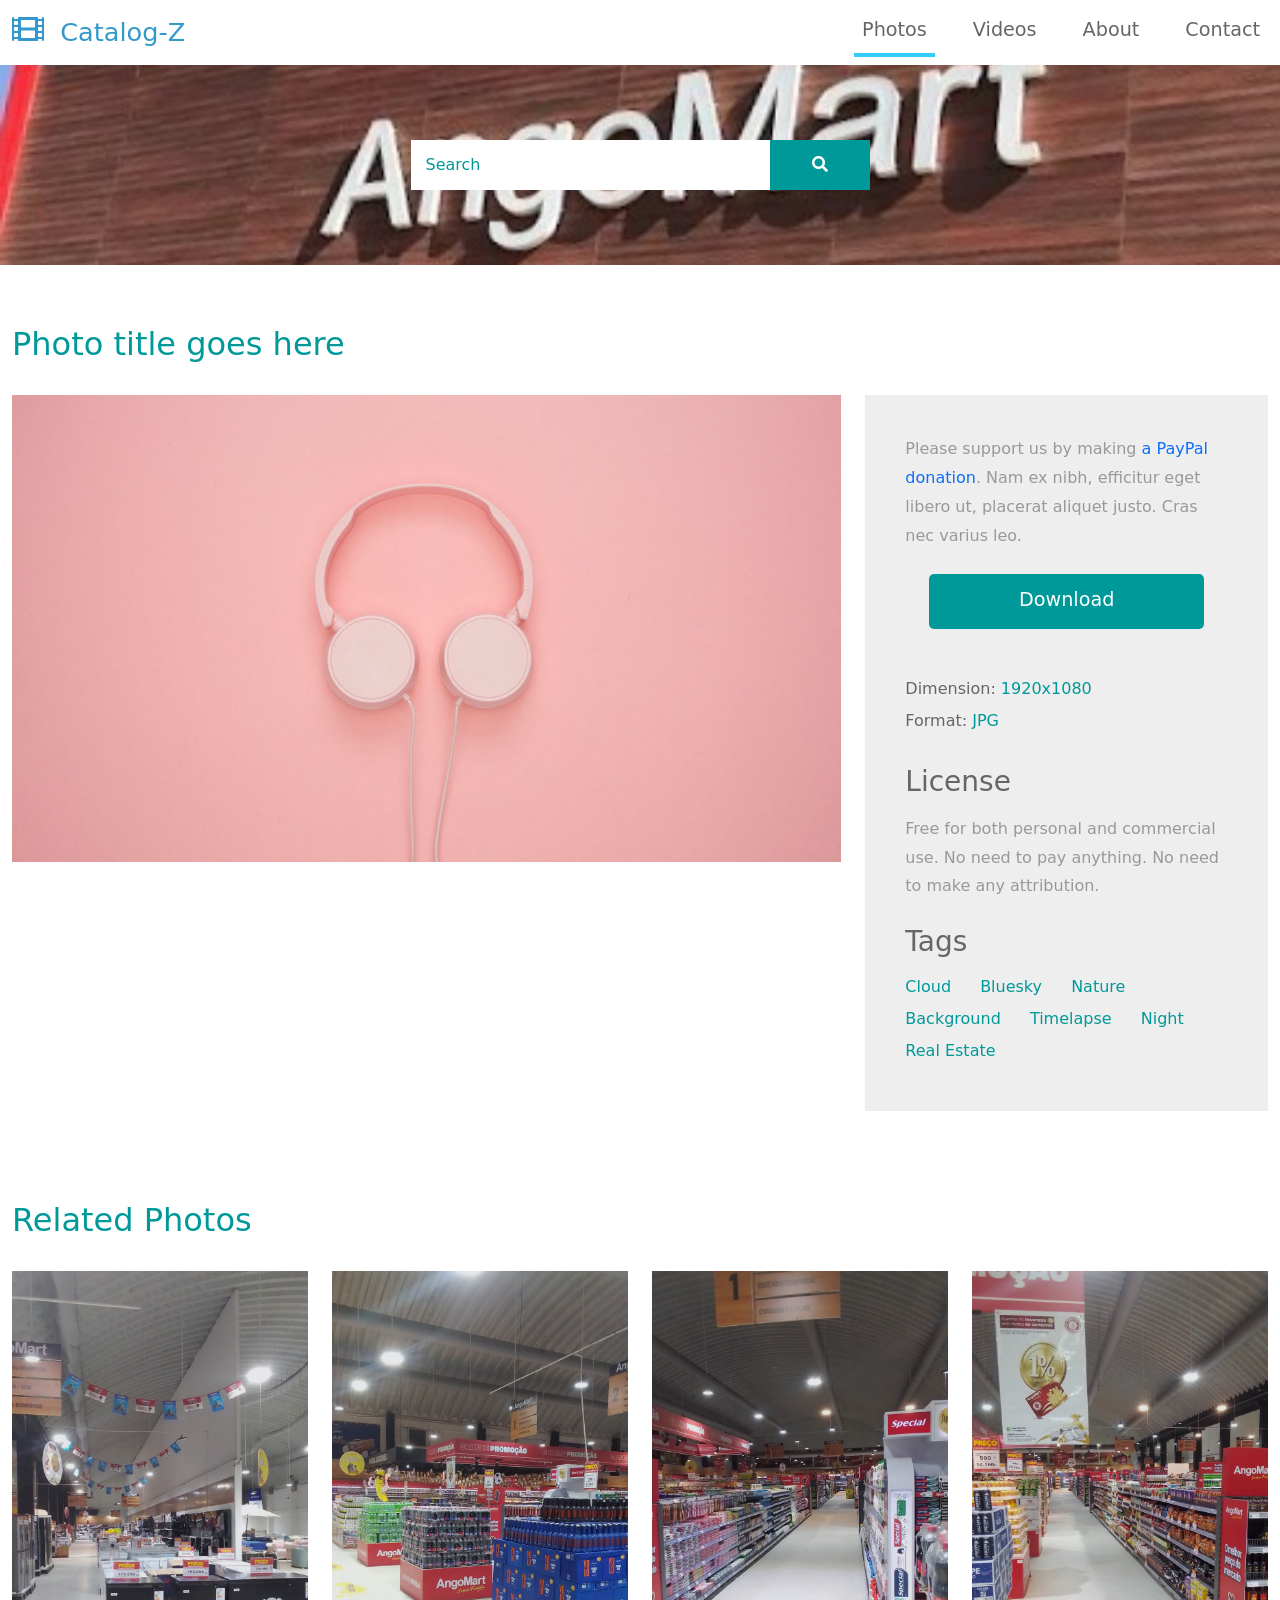
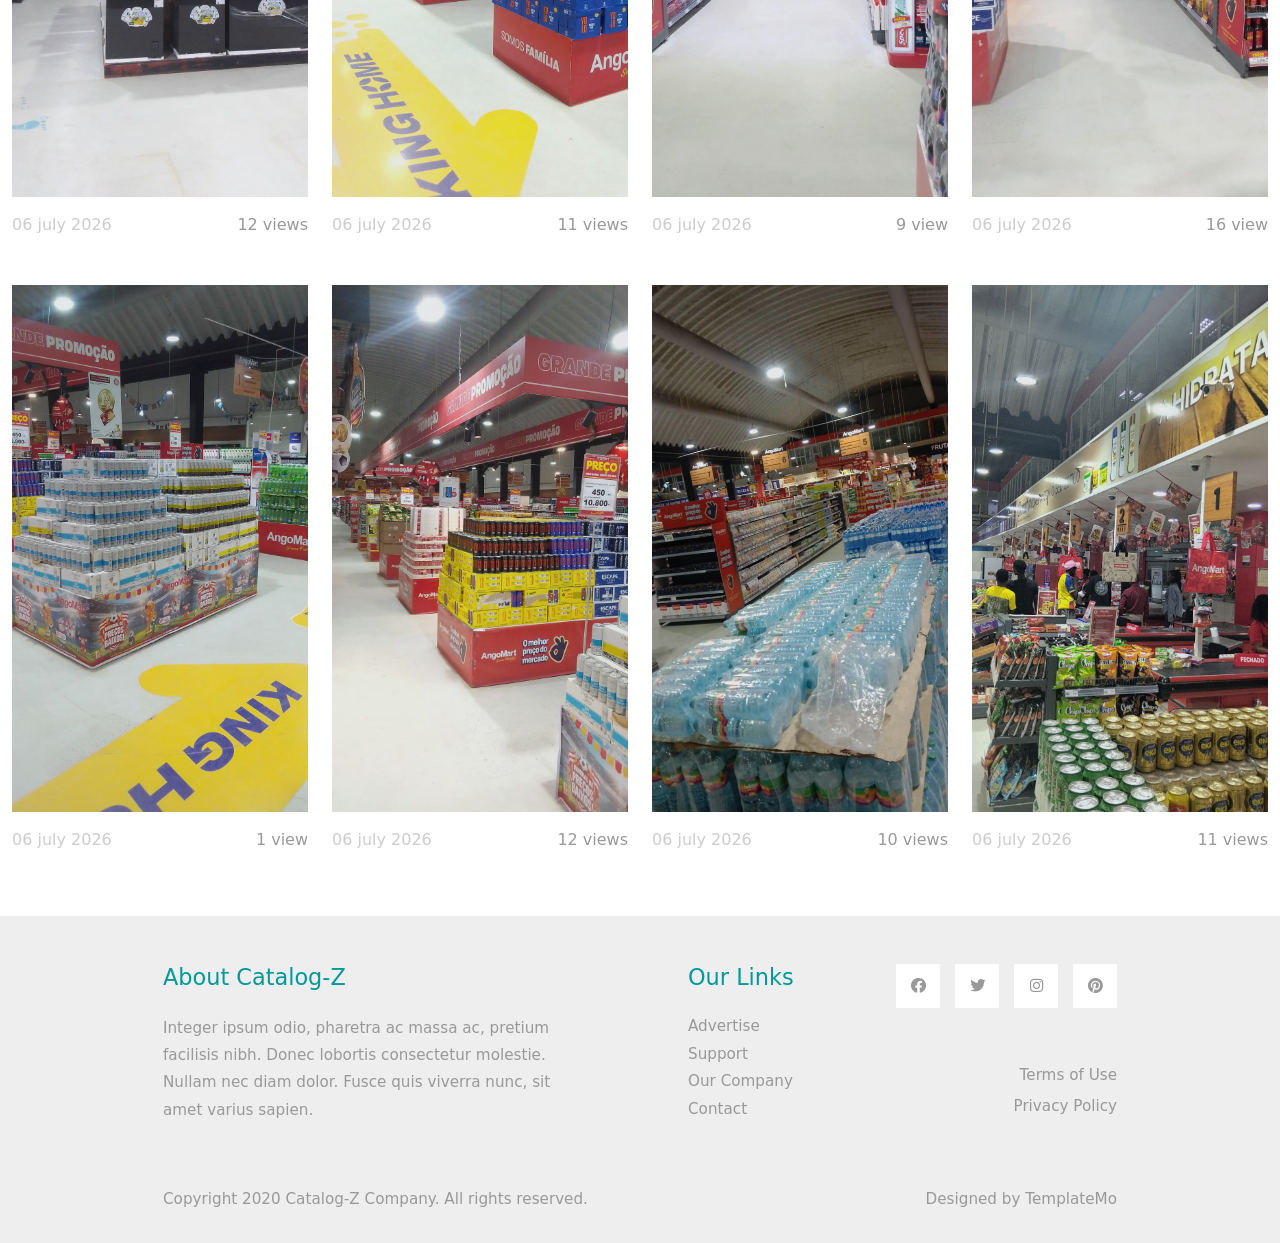
==== commit 360c0331: "Rename photo-detail.html to index.html" ====
--- a/index.html
+++ b/index.html
@@ -3,13 +3,15 @@
 <head>
     <meta charset="UTF-8">
     <meta name="viewport" content="width=device-width, initial-scale=1.0">
-    <title>GOLF ANGOMART</title>
+    <title>Catalog-Z Photo Detail Page</title>
     <link rel="stylesheet" href="css/bootstrap.min.css">
     <link rel="stylesheet" href="fontawesome/css/all.min.css">
     <link rel="stylesheet" href="css/templatemo-style.css">
 <!--
     
-
+TemplateMo 556 Catalog-Z
+
+https://templatemo.com/tm-556-catalog-z
 
 -->
 </head>
@@ -24,9 +26,9 @@
     </div>
     <nav class="navbar navbar-expand-lg">
         <div class="container-fluid">
-            <a class="navbar-brand" href="#">
+            <a class="navbar-brand" href="index.html">
                 <i class="fas fa-film mr-2"></i>
-                GOLF ANGOMART
+                Catalog-Z
             </a>
             <button class="navbar-toggler" type="button" data-toggle="collapse" data-target="#navbarSupportedContent" aria-controls="navbarSupportedContent" aria-expanded="false" aria-label="Toggle navigation">
                 <i class="fas fa-bars"></i>
@@ -61,238 +63,156 @@
 
     <div class="container-fluid tm-container-content tm-mt-60">
         <div class="row mb-4">
-            <h2 class="col-6 tm-text-primary">
-                Latest Photos
+            <h2 class="col-12 tm-text-primary">Photo title goes here</h2>
+        </div>
+        <div class="row tm-mb-90">            
+            <div class="col-xl-8 col-lg-7 col-md-6 col-sm-12">
+                <img src="img/img-01-big.jpg" alt="Image" class="img-fluid">
+            </div>
+            <div class="col-xl-4 col-lg-5 col-md-6 col-sm-12">
+                <div class="tm-bg-gray tm-video-details">
+                    <p class="mb-4">
+                        Please support us by making <a href="https://paypal.me/templatemo" target="_parent" rel="sponsored">a PayPal donation</a>. Nam ex nibh, efficitur eget libero ut, placerat aliquet justo. Cras nec varius leo.
+                    </p>
+                    <div class="text-center mb-5">
+                        <a href="#" class="btn btn-primary tm-btn-big">Download</a>
+                    </div>                    
+                    <div class="mb-4 d-flex flex-wrap">
+                        <div class="mr-4 mb-2">
+                            <span class="tm-text-gray-dark">Dimension: </span><span class="tm-text-primary">1920x1080</span>
+                        </div>
+                        <div class="mr-4 mb-2">
+                            <span class="tm-text-gray-dark">Format: </span><span class="tm-text-primary">JPG</span>
+                        </div>
+                    </div>
+                    <div class="mb-4">
+                        <h3 class="tm-text-gray-dark mb-3">License</h3>
+                        <p>Free for both personal and commercial use. No need to pay anything. No need to make any attribution.</p>
+                    </div>
+                    <div>
+                        <h3 class="tm-text-gray-dark mb-3">Tags</h3>
+                        <a href="#" class="tm-text-primary mr-4 mb-2 d-inline-block">Cloud</a>
+                        <a href="#" class="tm-text-primary mr-4 mb-2 d-inline-block">Bluesky</a>
+                        <a href="#" class="tm-text-primary mr-4 mb-2 d-inline-block">Nature</a>
+                        <a href="#" class="tm-text-primary mr-4 mb-2 d-inline-block">Background</a>
+                        <a href="#" class="tm-text-primary mr-4 mb-2 d-inline-block">Timelapse</a>
+                        <a href="#" class="tm-text-primary mr-4 mb-2 d-inline-block">Night</a>
+                        <a href="#" class="tm-text-primary mr-4 mb-2 d-inline-block">Real Estate</a>
+                    </div>
+                </div>
+            </div>
+        </div>
+        <div class="row mb-4">
+            <h2 class="col-12 tm-text-primary">
+                Related Photos
             </h2>
-            <div class="col-6 d-flex justify-content-end align-items-center">
-                <form action="" class="tm-text-primary">
-                    Page <input type="text" value="1" size="1" class="tm-input-paging tm-text-primary"> of 200
-                </form>
-            </div>
-        </div>
-        <div class="row tm-mb-90 tm-gallery">
-        	<div class="col-xl-3 col-lg-4 col-md-6 col-sm-6 col-12 mb-5">
+        </div>
+        <div class="row mb-3 tm-gallery">
+            <div class="col-xl-3 col-lg-4 col-md-6 col-sm-6 col-12 mb-5">
+                <figure class="effect-ming tm-video-item">
+                    <img src="img/img-01.jpg" alt="Image" class="img-fluid">
+                    <figcaption class="d-flex align-items-center justify-content-center">
+                        <h2>Electricals Area</h2>
+                        <a href="#">View more</a>
+                    </figcaption>                    
+                </figure>
+                <div class="d-flex justify-content-between tm-text-gray">
+                    <span class="tm-text-gray-light">06 july 2026</span>
+                    <span>12 views</span>
+                </div>
+            </div>
+            <div class="col-xl-3 col-lg-4 col-md-6 col-sm-6 col-12 mb-5">
+                <figure class="effect-ming tm-video-item">
+                    <img src="img/img-02.jpg" alt="Image" class="img-fluid">
+                    <figcaption class="d-flex align-items-center justify-content-center">
+                        <h2>Front Area</h2>
+                        <a href="#">View more</a>
+                    </figcaption>                    
+                </figure>
+                <div class="d-flex justify-content-between tm-text-gray">
+                    <span class="tm-text-gray-light">06 july 2026</span>
+                    <span>11 views</span>
+                </div>
+            </div>
+            <div class="col-xl-3 col-lg-4 col-md-6 col-sm-6 col-12 mb-5">
                 <figure class="effect-ming tm-video-item">
                     <img src="img/img-03.jpg" alt="Image" class="img-fluid">
                     <figcaption class="d-flex align-items-center justify-content-center">
-                        <h2>Clocks</h2>
-                        <a href="photo-detail.html">View more</a>
-                    </figcaption>                    
-                </figure>
-                <div class="d-flex justify-content-between tm-text-gray">
-                    <span class="tm-text-gray-light">18 Oct 2020</span>
-                    <span>9,906 views</span>
+                        <h2>Body Care Area</h2>
+                        <a href="#">View more</a>
+                    </figcaption>                    
+                </figure>
+                <div class="d-flex justify-content-between tm-text-gray">
+                    <span class="tm-text-gray-light">06 july 2026</span>
+                    <span>9 view</span>
                 </div>
             </div>
             <div class="col-xl-3 col-lg-4 col-md-6 col-sm-6 col-12 mb-5">
                 <figure class="effect-ming tm-video-item">
                     <img src="img/img-04.jpg" alt="Image" class="img-fluid">
                     <figcaption class="d-flex align-items-center justify-content-center">
-                        <h2>Plants</h2>
-                        <a href="photo-detail.html">View more</a>
-                    </figcaption>                    
-                </figure>
-                <div class="d-flex justify-content-between tm-text-gray">
-                    <span class="tm-text-gray-light">14 Oct 2020</span>
-                    <span>16,100 views</span>
+                        <h2>promation Area</h2>
+                        <a href="#">View more</a>
+                    </figcaption>                    
+                </figure>
+                <div class="d-flex justify-content-between tm-text-gray">
+                    <span class="tm-text-gray-light">06 july 2026</span>
+                    <span>16 view</span>
                 </div>
             </div>
             <div class="col-xl-3 col-lg-4 col-md-6 col-sm-6 col-12 mb-5">
                 <figure class="effect-ming tm-video-item">
                     <img src="img/img-05.jpg" alt="Image" class="img-fluid">
                     <figcaption class="d-flex align-items-center justify-content-center">
-                        <h2>Morning</h2>
-                        <a href="photo-detail.html">View more</a>
-                    </figcaption>                    
-                </figure>
-                <div class="d-flex justify-content-between tm-text-gray">
-                    <span class="tm-text-gray-light">12 Oct 2020</span>
-                    <span>12,460 views</span>
+                        <h2>Promation Area</h2>
+                        <a href="#">View more</a>
+                    </figcaption>                    
+                </figure>
+                <div class="d-flex justify-content-between tm-text-gray">
+                    <span class="tm-text-gray-light">06 july 2026</span>
+                    <span>1 view</span>
                 </div>
             </div>
             <div class="col-xl-3 col-lg-4 col-md-6 col-sm-6 col-12 mb-5">
                 <figure class="effect-ming tm-video-item">
                     <img src="img/img-06.jpg" alt="Image" class="img-fluid">
                     <figcaption class="d-flex align-items-center justify-content-center">
-                        <h2>Pinky</h2>
-                        <a href="photo-detail.html">View more</a>
-                    </figcaption>                    
-                </figure>
-                <div class="d-flex justify-content-between tm-text-gray">
-                    <span class="tm-text-gray-light">10 Oct 2020</span>
-                    <span>11,402 views</span>
-                </div>
-            </div>
-            
-            <div class="col-xl-3 col-lg-4 col-md-6 col-sm-6 col-12 mb-5">
-                <figure class="effect-ming tm-video-item">
-                    <img src="img/img-01.jpg" alt="Image" class="img-fluid">
-                    <figcaption class="d-flex align-items-center justify-content-center">
-                        <h2>Hangers</h2>
-                        <a href="photo-detail.html">View more</a>
-                    </figcaption>                    
-                </figure>
-                <div class="d-flex justify-content-between tm-text-gray">
-                    <span class="tm-text-gray-light">24 Sep 2020</span>
-                    <span>16,008 views</span>
-                </div>
-            </div>
-            <div class="col-xl-3 col-lg-4 col-md-6 col-sm-6 col-12 mb-5">
-                <figure class="effect-ming tm-video-item">
-                    <img src="img/img-02.jpg" alt="Image" class="img-fluid">
-                    <figcaption class="d-flex align-items-center justify-content-center">
-                        <h2>Perfumes</h2>
-                        <a href="photo-detail.html">View more</a>
-                    </figcaption>                    
-                </figure>
-                <div class="d-flex justify-content-between tm-text-gray">
-                    <span class="tm-text-gray-light">20 Sep 2020</span>
-                    <span>12,860 views</span>
+                        <h2>promation area</h2>
+                        <a href="#">View more</a>
+                    </figcaption>                    
+                </figure>
+                <div class="d-flex justify-content-between tm-text-gray">
+                    <span class="tm-text-gray-light">06 july 2026</span>
+                    <span>12 views</span>
                 </div>
             </div>
             <div class="col-xl-3 col-lg-4 col-md-6 col-sm-6 col-12 mb-5">
                 <figure class="effect-ming tm-video-item">
                     <img src="img/img-07.jpg" alt="Image" class="img-fluid">
                     <figcaption class="d-flex align-items-center justify-content-center">
-                        <h2>Bus</h2>
-                        <a href="photo-detail.html">View more</a>
-                    </figcaption>                    
-                </figure>
-                <div class="d-flex justify-content-between tm-text-gray">
-                    <span class="tm-text-gray-light">16 Sep 2020</span>
-                    <span>10,900 views</span>
+                        <h2>Babrage area</h2>
+                        <a href="#">View more</a>
+                    </figcaption>                    
+                </figure>
+                <div class="d-flex justify-content-between tm-text-gray">
+                    <span class="tm-text-gray-light">06 july 2026</span>
+                    <span>10 views</span>
                 </div>
             </div>
             <div class="col-xl-3 col-lg-4 col-md-6 col-sm-6 col-12 mb-5">
                 <figure class="effect-ming tm-video-item">
                     <img src="img/img-08.jpg" alt="Image" class="img-fluid">
                     <figcaption class="d-flex align-items-center justify-content-center">
-                        <h2>New York</h2>
-                        <a href="photo-detail.html">View more</a>
-                    </figcaption>                    
-                </figure>
-                <div class="d-flex justify-content-between tm-text-gray">
-                    <span class="tm-text-gray-light">12 Sep 2020</span>
-                    <span>11,300 views</span>
-                </div>
-            </div>
-            <div class="col-xl-3 col-lg-4 col-md-6 col-sm-6 col-12 mb-5">
-                <figure class="effect-ming tm-video-item">
-                    <img src="img/img-09.jpg" alt="Image" class="img-fluid">
-                    <figcaption class="d-flex align-items-center justify-content-center">
-                        <h2>Abstract</h2>
-                        <a href="photo-detail.html">View more</a>
-                    </figcaption>                    
-                </figure>
-                <div class="d-flex justify-content-between tm-text-gray">
-                    <span class="tm-text-gray-light">10 Sep 2020</span>
-                    <span>42,700 views</span>
-                </div>
-            </div>
-            <div class="col-xl-3 col-lg-4 col-md-6 col-sm-6 col-12 mb-5">
-                <figure class="effect-ming tm-video-item">
-                    <img src="img/img-10.jpg" alt="Image" class="img-fluid">
-                    <figcaption class="d-flex align-items-center justify-content-center">
-                        <h2>Flowers</h2>
-                        <a href="photo-detail.html">View more</a>
-                    </figcaption>                    
-                </figure>
-                <div class="d-flex justify-content-between tm-text-gray">
-                    <span class="tm-text-gray-light">8 Sep 2020</span>
-                    <span>11,402 views</span>
-                </div>
-            </div>
-            <div class="col-xl-3 col-lg-4 col-md-6 col-sm-6 col-12 mb-5">
-                <figure class="effect-ming tm-video-item">
-                    <img src="img/img-11.jpg" alt="Image" class="img-fluid">
-                    <figcaption class="d-flex align-items-center justify-content-center">
-                        <h2>Rosy</h2>
-                        <a href="photo-detail.html">View more</a>
-                    </figcaption>                    
-                </figure>
-                <div class="d-flex justify-content-between tm-text-gray">
-                    <span class="tm-text-gray-light">4 Sep 2020</span>
-                    <span>32,906 views</span>
-                </div>
-            </div>
-            <div class="col-xl-3 col-lg-4 col-md-6 col-sm-6 col-12 mb-5">
-                <figure class="effect-ming tm-video-item">
-                    <img src="img/img-12.jpg" alt="Image" class="img-fluid">
-                    <figcaption class="d-flex align-items-center justify-content-center">
-                        <h2>Rocki</h2>
-                        <a href="photo-detail.html">View more</a>
-                    </figcaption>                    
-                </figure>
-                <div class="d-flex justify-content-between tm-text-gray">
-                    <span class="tm-text-gray-light">28 Aug 2020</span>
-                    <span>50,700 views</span>
-                </div>
-            </div>
-            <div class="col-xl-3 col-lg-4 col-md-6 col-sm-6 col-12 mb-5">
-                <figure class="effect-ming tm-video-item">
-                    <img src="img/img-13.jpg" alt="Image" class="img-fluid">
-                    <figcaption class="d-flex align-items-center justify-content-center">
-                        <h2>Purple</h2>
-                        <a href="photo-detail.html">View more</a>
-                    </figcaption>                    
-                </figure>
-                <div class="d-flex justify-content-between tm-text-gray">
-                    <span class="tm-text-gray-light">22 Aug 2020</span>
-                    <span>107,510 views</span>
-                </div>
-            </div>
-            <div class="col-xl-3 col-lg-4 col-md-6 col-sm-6 col-12 mb-5">
-                <figure class="effect-ming tm-video-item">
-                    <img src="img/img-14.jpg" alt="Image" class="img-fluid">
-                    <figcaption class="d-flex align-items-center justify-content-center">
-                        <h2>Sea</h2>
-                        <a href="photo-detail.html">View more</a>
-                    </figcaption>                    
-                </figure>
-                <div class="d-flex justify-content-between tm-text-gray">
-                    <span class="tm-text-gray-light">14 Aug 2020</span>
-                    <span>118,006 views</span>
-                </div>
-            </div>
-            <div class="col-xl-3 col-lg-4 col-md-6 col-sm-6 col-12 mb-5">
-                <figure class="effect-ming tm-video-item">
-                    <img src="img/img-15.jpg" alt="Image" class="img-fluid">
-                    <figcaption class="d-flex align-items-center justify-content-center">
-                        <h2>Turtle</h2>
-                        <a href="photo-detail.html">View more</a>
-                    </figcaption>                    
-                </figure>
-                <div class="d-flex justify-content-between tm-text-gray">
-                    <span class="tm-text-gray-light">9 Aug 2020</span>
-                    <span>121,300 views</span>
-                </div>
-            </div>
-            <div class="col-xl-3 col-lg-4 col-md-6 col-sm-6 col-12 mb-5">
-                <figure class="effect-ming tm-video-item">
-                    <img src="img/img-16.jpg" alt="Image" class="img-fluid">
-                    <figcaption class="d-flex align-items-center justify-content-center">
-                        <h2>Peace</h2>
-                        <a href="photo-detail.html">View more</a>
-                    </figcaption>                    
-                </figure>
-                <div class="d-flex justify-content-between tm-text-gray">
-                    <span class="tm-text-gray-light">3 Aug 2020</span>
-                    <span>21,204 views</span>
-                </div>
-            </div>         
+                        <h2>counter area</h2>
+                        <a href="#">View more</a>
+                    </figcaption>                    
+                </figure>
+                <div class="d-flex justify-content-between tm-text-gray">
+                    <span class="tm-text-gray-light">06 july 2026</span>
+                    <span>11 views</span>
+                </div>
+            </div>        
         </div> <!-- row -->
-        <div class="row tm-mb-90">
-            <div class="col-12 d-flex justify-content-between align-items-center tm-paging-col">
-                <a href="javascript:void(0);" class="btn btn-primary tm-btn-prev mb-2 disabled">Previous</a>
-                <div class="tm-paging d-flex">
-                    <a href="javascript:void(0);" class="active tm-paging-link">1</a>
-                    <a href="javascript:void(0);" class="tm-paging-link">2</a>
-                    <a href="javascript:void(0);" class="tm-paging-link">3</a>
-                    <a href="javascript:void(0);" class="tm-paging-link">4</a>
-                </div>
-                <a href="javascript:void(0);" class="btn btn-primary tm-btn-next">Next Page</a>
-            </div>            
-        </div>
     </div> <!-- container-fluid, tm-container-content -->
 
     <footer class="tm-bg-gray pt-5 pb-3 tm-text-gray tm-footer">
@@ -300,7 +220,7 @@
             <div class="row">
                 <div class="col-lg-6 col-md-12 col-12 px-5 mb-5">
                     <h3 class="tm-text-primary mb-4 tm-footer-title">About Catalog-Z</h3>
-                    <p>Catalog-Z is free <a rel="sponsored" href="https://v5.getbootstrap.com/">Bootstrap 5</a> Alpha 2 HTML Template for video and photo websites. You can freely use this TemplateMo layout for a front-end integration with any kind of CMS website.</p>
+                    <p>Integer ipsum odio, pharetra ac massa ac, pretium facilisis nibh. Donec lobortis consectetur molestie. Nullam nec diam dolor. Fusce quis viverra nunc, sit amet varius sapien.</p>
                 </div>
                 <div class="col-lg-3 col-md-6 col-sm-6 col-12 px-5 mb-5">
                     <h3 class="tm-text-primary mb-4 tm-footer-title">Our Links</h3>
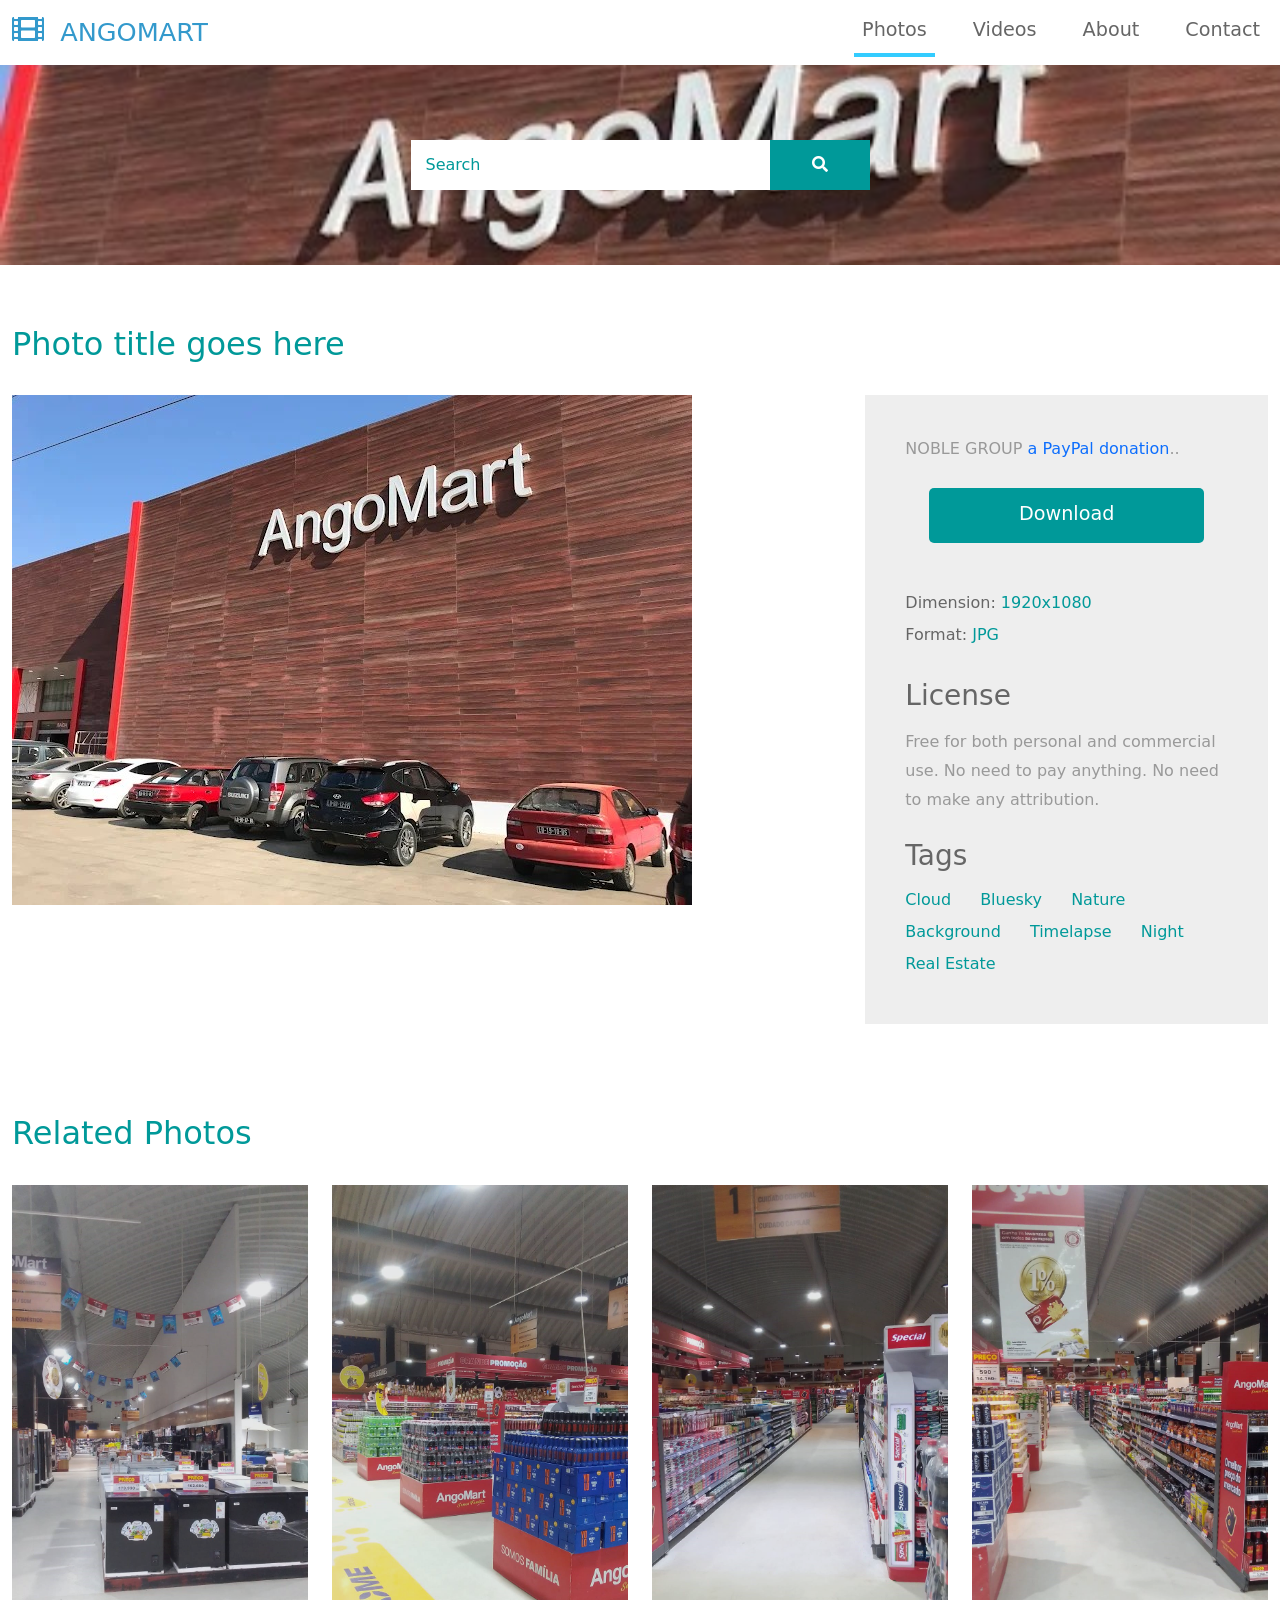
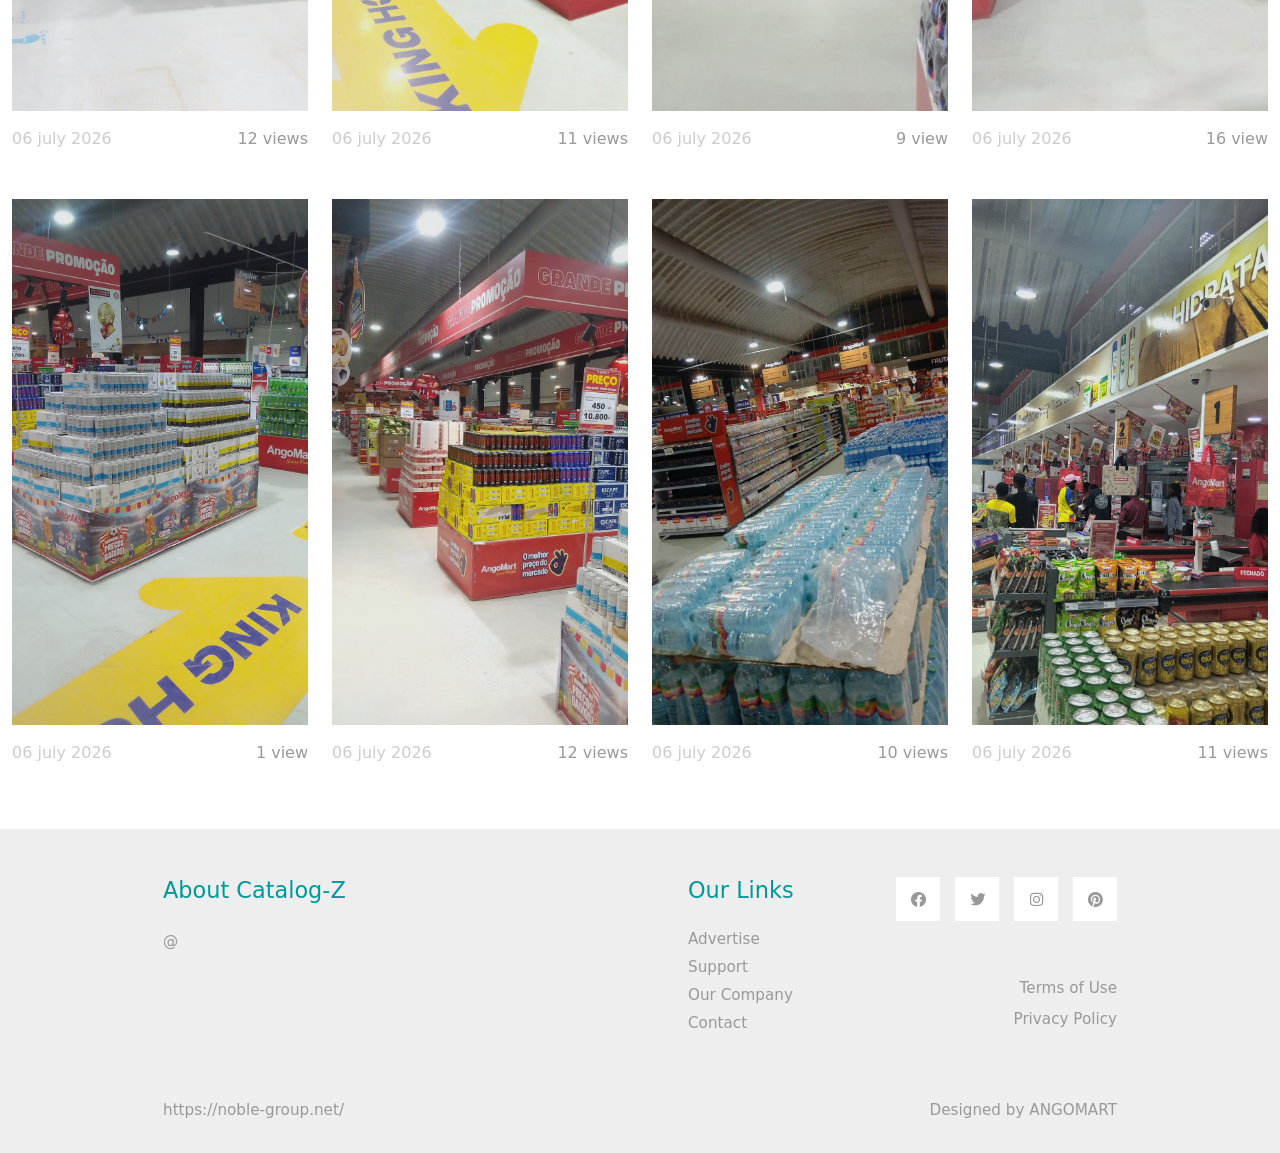
==== commit 2d808e7c: "Update index.html" ====
--- a/index.html
+++ b/index.html
@@ -3,7 +3,7 @@
 <head>
     <meta charset="UTF-8">
     <meta name="viewport" content="width=device-width, initial-scale=1.0">
-    <title>Catalog-Z Photo Detail Page</title>
+    <title>https://GOLF ANGOMART</title>
     <link rel="stylesheet" href="css/bootstrap.min.css">
     <link rel="stylesheet" href="fontawesome/css/all.min.css">
     <link rel="stylesheet" href="css/templatemo-style.css">
@@ -26,9 +26,9 @@
     </div>
     <nav class="navbar navbar-expand-lg">
         <div class="container-fluid">
-            <a class="navbar-brand" href="index.html">
+            <a class="navbar-brand" href="https://noble-group.net/">
                 <i class="fas fa-film mr-2"></i>
-                Catalog-Z
+                ANGOMART
             </a>
             <button class="navbar-toggler" type="button" data-toggle="collapse" data-target="#navbarSupportedContent" aria-controls="navbarSupportedContent" aria-expanded="false" aria-label="Toggle navigation">
                 <i class="fas fa-bars"></i>
@@ -72,7 +72,7 @@
             <div class="col-xl-4 col-lg-5 col-md-6 col-sm-12">
                 <div class="tm-bg-gray tm-video-details">
                     <p class="mb-4">
-                        Please support us by making <a href="https://paypal.me/templatemo" target="_parent" rel="sponsored">a PayPal donation</a>. Nam ex nibh, efficitur eget libero ut, placerat aliquet justo. Cras nec varius leo.
+                        NOBLE GROUP <a href="https://noble-group.net/" target="_parent" rel="sponsored">a PayPal donation</a>..
                     </p>
                     <div class="text-center mb-5">
                         <a href="#" class="btn btn-primary tm-btn-big">Download</a>
@@ -220,14 +220,14 @@
             <div class="row">
                 <div class="col-lg-6 col-md-12 col-12 px-5 mb-5">
                     <h3 class="tm-text-primary mb-4 tm-footer-title">About Catalog-Z</h3>
-                    <p>Integer ipsum odio, pharetra ac massa ac, pretium facilisis nibh. Donec lobortis consectetur molestie. Nullam nec diam dolor. Fusce quis viverra nunc, sit amet varius sapien.</p>
+                    <p>@</p>
                 </div>
                 <div class="col-lg-3 col-md-6 col-sm-6 col-12 px-5 mb-5">
                     <h3 class="tm-text-primary mb-4 tm-footer-title">Our Links</h3>
                     <ul class="tm-footer-links pl-0">
                         <li><a href="#">Advertise</a></li>
                         <li><a href="#">Support</a></li>
-                        <li><a href="#">Our Company</a></li>
+                        <li><a href="https://noble-group.net/">Our Company</a></li>
                         <li><a href="#">Contact</a></li>
                     </ul>
                 </div>
@@ -244,10 +244,10 @@
             </div>
             <div class="row">
                 <div class="col-lg-8 col-md-7 col-12 px-5 mb-3">
-                    Copyright 2020 Catalog-Z Company. All rights reserved.
+                    https://noble-group.net/
                 </div>
                 <div class="col-lg-4 col-md-5 col-12 px-5 text-right">
-                    Designed by <a href="https://templatemo.com" class="tm-text-gray" rel="sponsored" target="_parent">TemplateMo</a>
+                    Designed by <a href="https://templatemo.com" class="tm-text-gray" rel="sponsored" target="_parent">ANGOMART</a>
                 </div>
             </div>
         </div>
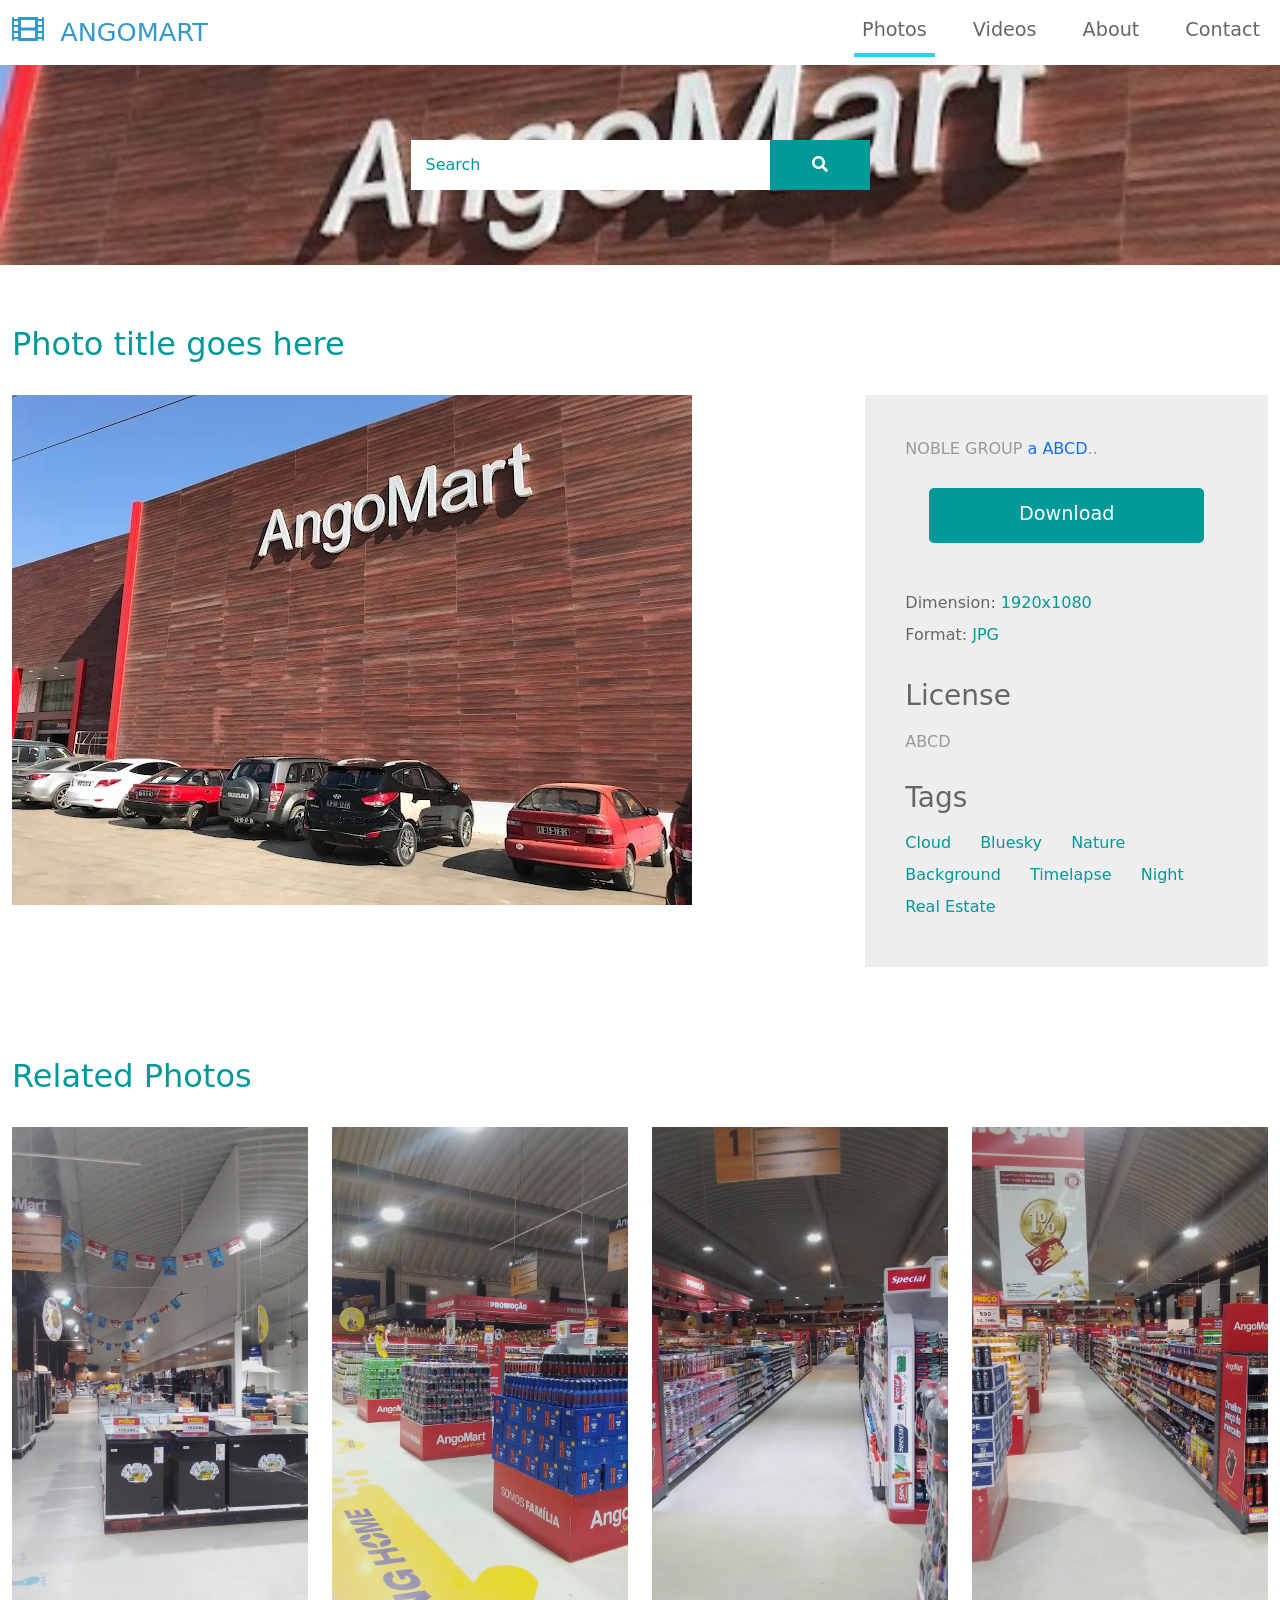
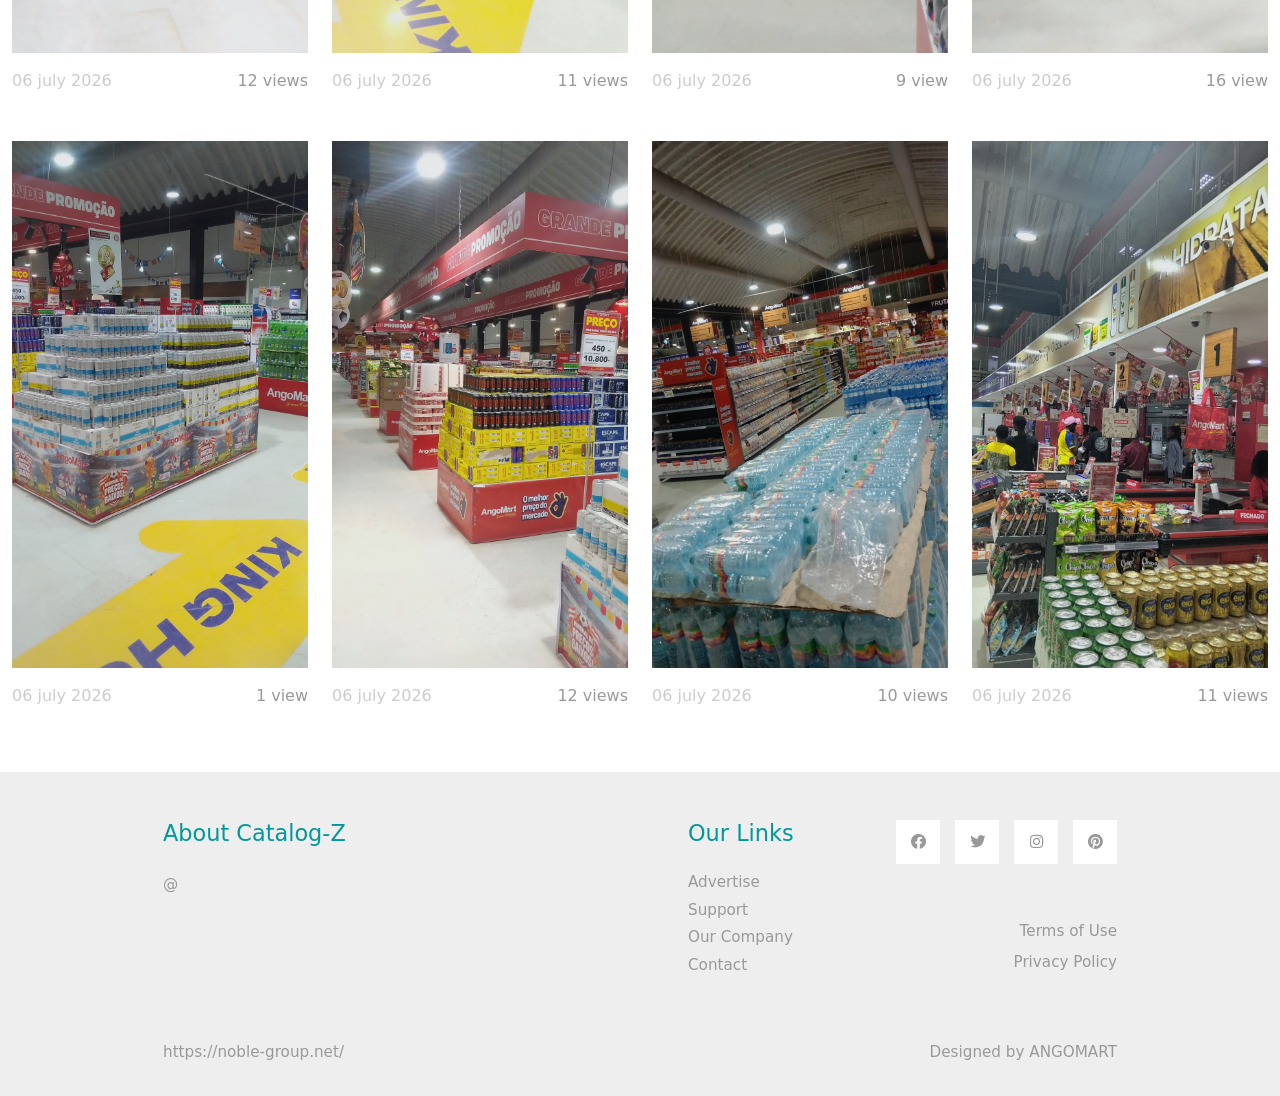
==== commit 29233b97: "Update index.html" ====
--- a/index.html
+++ b/index.html
@@ -9,9 +9,7 @@
     <link rel="stylesheet" href="css/templatemo-style.css">
 <!--
     
-TemplateMo 556 Catalog-Z
-
-https://templatemo.com/tm-556-catalog-z
+
 
 -->
 </head>
@@ -26,7 +24,7 @@
     </div>
     <nav class="navbar navbar-expand-lg">
         <div class="container-fluid">
-            <a class="navbar-brand" href="https://noble-group.net/">
+            <a class="navbar-brand" href="https://noble-group.net/angomart/">
                 <i class="fas fa-film mr-2"></i>
                 ANGOMART
             </a>
@@ -72,7 +70,7 @@
             <div class="col-xl-4 col-lg-5 col-md-6 col-sm-12">
                 <div class="tm-bg-gray tm-video-details">
                     <p class="mb-4">
-                        NOBLE GROUP <a href="https://noble-group.net/" target="_parent" rel="sponsored">a PayPal donation</a>..
+                        NOBLE GROUP <a href="https://noble-group.net/" target="_parent" rel="sponsored">a ABCD</a>..
                     </p>
                     <div class="text-center mb-5">
                         <a href="#" class="btn btn-primary tm-btn-big">Download</a>
@@ -87,7 +85,7 @@
                     </div>
                     <div class="mb-4">
                         <h3 class="tm-text-gray-dark mb-3">License</h3>
-                        <p>Free for both personal and commercial use. No need to pay anything. No need to make any attribution.</p>
+                        <p>ABCD</p>
                     </div>
                     <div>
                         <h3 class="tm-text-gray-dark mb-3">Tags</h3>
@@ -247,7 +245,7 @@
                     https://noble-group.net/
                 </div>
                 <div class="col-lg-4 col-md-5 col-12 px-5 text-right">
-                    Designed by <a href="https://templatemo.com" class="tm-text-gray" rel="sponsored" target="_parent">ANGOMART</a>
+                    Designed by <a href="https://noble-group.net/angomart/" class="tm-text-gray" rel="sponsored" target="_parent">ANGOMART</a>
                 </div>
             </div>
         </div>
